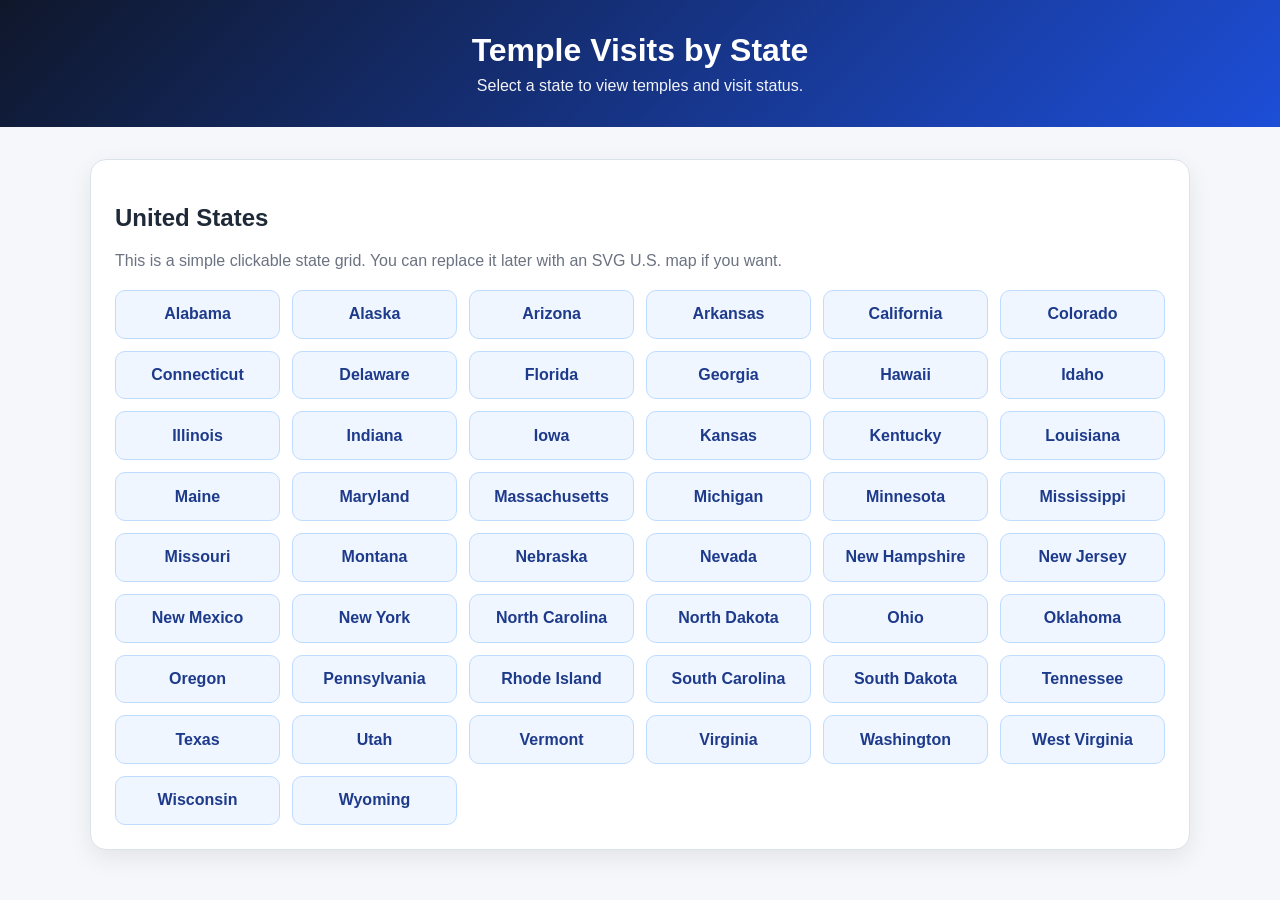
==== index.html @ f8ff017f "State Index Files" ====
<!DOCTYPE html>
<html lang="en">

<head>
    <meta charset="UTF-8" />
    <meta name="viewport" content="width=device-width, initial-scale=1.0" />
    <title>Temple Visits by State</title>
    <link rel="stylesheet" href="styles.css" />
</head>

<body>
    <header class="site-header">
        <h1>Temple Visits by State</h1>
        <p>Select a state to view temples and visit status.</p>
    </header>

    <main class="container">
        <section class="map-section">
            <h2>United States</h2>
            <p class="map-note">
                This is a simple clickable state grid. You can replace it later with an SVG U.S. map if you want.
            </p>

            <div class="states-grid" id="statesGrid"></div>
        </section>
    </main>

    <script src="main.js"></script>
</body>

</html>
---- styles.css ----
* {
    box-sizing: border-box;
}

:root {
    --bg: #f6f7fb;
    --card: #ffffff;
    --text: #1f2937;
    --muted: #6b7280;
    --border: #dbe3ea;
    --accent: #1d4ed8;
    --accent-hover: #1e40af;
    --shadow: 0 8px 24px rgba(0, 0, 0, 0.08);

    --status-gray: #9ca3af;
    --status-yellow: #fbbf24;
    --status-green: #22c55e;
}

body {
    margin: 0;
    font-family: Arial, Helvetica, sans-serif;
    color: var(--text);
    background: var(--bg);
}

a {
    color: var(--accent);
    text-decoration: none;
}

a:hover {
    text-decoration: underline;
}

.site-header {
    background: linear-gradient(135deg, #0f172a, #1d4ed8);
    color: white;
    text-align: center;
    padding: 2rem 1rem;
}

.site-header h1 {
    margin: 0 0 0.5rem;
}

.site-header p {
    margin: 0;
    opacity: 0.95;
}

.container {
    width: min(1100px, 92%);
    margin: 2rem auto;
}

.map-section,
.state-section {
    background: var(--card);
    border: 1px solid var(--border);
    border-radius: 16px;
    padding: 1.5rem;
    box-shadow: var(--shadow);
}

.map-note {
    color: var(--muted);
    margin-bottom: 1.25rem;
}

.states-grid {
    display: grid;
    grid-template-columns: repeat(auto-fit, minmax(150px, 1fr));
    gap: 12px;
}

.state-link {
    display: block;
    padding: 0.9rem 1rem;
    text-align: center;
    background: #eff6ff;
    border: 1px solid #bfdbfe;
    border-radius: 10px;
    font-weight: bold;
    color: #1e3a8a;
    transition: transform 0.15s ease, background 0.15s ease;
}

.state-link:hover {
    background: #dbeafe;
    transform: translateY(-2px);
    text-decoration: none;
}

.back-link {
    display: inline-block;
    margin-bottom: 1rem;
    font-weight: bold;
}

.temple-list {
    display: grid;
    gap: 1rem;
    margin-top: 1rem;
}

.temple-card {
    display: grid;
    grid-template-columns: 280px 1fr;
    gap: 1rem;
    background: white;
    border: 1px solid var(--border);
    border-radius: 14px;
    overflow: hidden;
    box-shadow: var(--shadow);
}

.temple-image-wrap {
    position: relative;
    min-height: 220px;
    background: #e5e7eb;
}

.temple-image-link,
.temple-image-placeholder {
    display: block;
    width: 100%;
    height: 100%;
}

.temple-image {
    width: 100%;
    height: 100%;
    object-fit: cover;
    display: block;
}

.temple-image-placeholder {
    display: flex;
    align-items: center;
    justify-content: center;
    color: #6b7280;
    font-size: 0.95rem;
    background: linear-gradient(135deg, #e5e7eb, #f3f4f6);
}

.temple-info {
    padding: 1rem 1rem 1rem 0;
    display: flex;
    flex-direction: column;
    justify-content: center;
}

.temple-title-row {
    display: flex;
    align-items: center;
    gap: 0.75rem;
    margin-bottom: 0.5rem;
}

.temple-title {
    margin: 0;
    font-size: 1.35rem;
}

.temple-meta {
    margin: 0.2rem 0;
    color: var(--muted);
    line-height: 1.5;
}

.temple-status-text {
    margin-top: 0.75rem;
    font-weight: bold;
}

.status-icon {
    width: 24px;
    height: 24px;
    flex: 0 0 24px;
}

.status-not-visited {
    color: var(--status-gray);
}

.status-grounds-only {
    color: var(--status-yellow);
}

.status-visited {
    color: var(--status-green);
}

.empty-message,
.error-message,
.loading-message {
    padding: 1rem;
    border-radius: 12px;
    background: #f9fafb;
    border: 1px solid var(--border);
    color: var(--muted);
}

@media (max-width: 768px) {
    .temple-card {
        grid-template-columns: 1fr;
    }

    .temple-info {
        padding: 0 1rem 1rem;
    }

    .temple-image-wrap {
        min-height: 200px;
    }
}
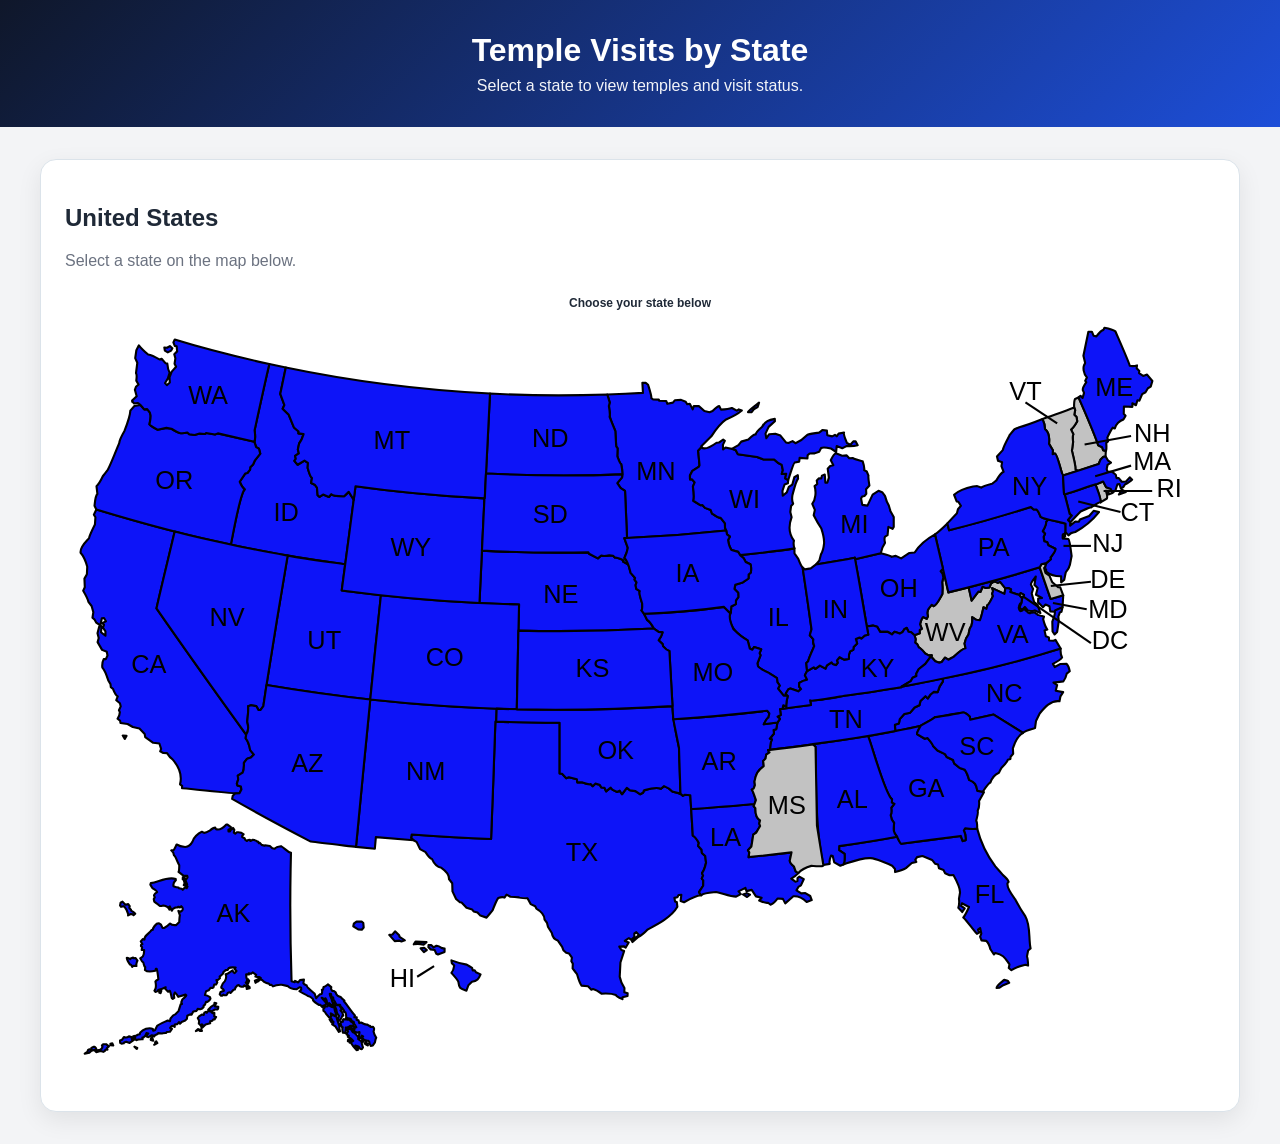
==== commit ed7f7e27: "Map workling" ====
--- a/index.html
+++ b/index.html
@@ -18,10 +18,355 @@
         <section class="map-section">
             <h2>United States</h2>
             <p class="map-note">
-                This is a simple clickable state grid. You can replace it later with an SVG U.S. map if you want.
+                Select a state on the map below.
             </p>
 
-            <div class="states-grid" id="statesGrid"></div>
+            <div class="map-wrapper">
+                <div id="cmm-usa" class="cmm-usa">
+                    <div class="cmm-usa-title"></div>
+
+                    <svg class="cmm-usa-svg" version="1.1" xmlns="http://www.w3.org/2000/svg"
+                        xmlns:xlink="http://www.w3.org/1999/xlink" x="0px" y="0px" viewBox="0 0 535 350"
+                        preserveAspectRatio="xMidYMid meet">
+                        <defs>
+                            <filter class="cmm-usa-blur-filter">
+                                <feOffset result="shadowState" in="SourceAlpha" dx="1" dy="1"></feOffset>
+                                <feGaussianBlur result="blurredState" in="shadowState" stdDeviation="3">
+                                </feGaussianBlur>
+                            </filter>
+                        </defs>
+
+                        <g class="cmm-usa-states">
+                            <title>USA Map</title>
+                            <desc>An image of the United States, with clickable states.</desc><a
+                                class="cmm-usa-state-tx">
+                                <title></title>
+                                <desc></desc>
+                                <path
+                                    d="M199.4251251,189.2160797c7.2743378,0.2913666,22.6705017,0.5180817,30.0319824,0.548233v23.984436 l1.1477966,0.1199341l1.9873505,2.1243134l1.2848663-0.4968262l3.7175598,0.942276l0.2227325,1.5418396h2.4498138 c0.832489,0.2917633,2.9932404,1.2310181,3.8717957,0.7366638l0.9593811,1.0450592l1.233429-1.1992493l2.021637,0.4968414 l0.9079285,1.353363l1.4219666,0.1199341l0.7537994,1.7131805l2.1928101-1.781723 c0.411377,1.0396729,2.0942993,1.6600189,3.0151978,2.038681l1.2164001-0.5995636l1.1134949,1.6788788l2.2785339-2.9809113 l1.3876648,1.0621643l2.723999,0.4625397l2.2784424,1.4733582l1.4048157-0.839447l0.2741699-0.9765167 c2.2579956-0.6747284,5.8496399-1.9001617,8.1204224-0.7709503l1.4561768-1.2677307 c1.1098633,0.4246368,3.0715942,1.5834045,3.8203125,2.5185547c1.1283264,0.3187256,4.4321289,0.8593292,5.0197144,2.0898895 l0.9935608-0.4968414l2.5869141,0.1884766c0.2617798,4.1310425,0.9211731,14.8753967,1.1820984,19.1361237 c1.0354309,0.4924011,2.3343811,2.5057373,2.8609619,3.4777374l-0.3939819,1.3020325l1.6788635,1.8845062l0.1542358,1.5418396 l1.5760803,1.4219208l0.394104,3.2036285c-0.2792969,1.2515259-1.0801392,3.8928833-1.9187317,4.8825378l0.513916,1.23349 l-0.6338501,1.3876648l0.7194824,0.8223572l-0.0342712,2.5526123l-2.0043945,3.0323486l1.0108032,1.5075378 c-2.0828857,0.1380615-6.2738647,2.2582397-8.0690613,3.2893372l-1.627533-0.6167297l0.3426514-2.8781738l-1.3020325,0.0856934 l-0.5653687,1.0793152l-1.421875,0.2398071l0.3425598,1.7988281l0.7880859,0.137085l0.2912292,2.3127747 c-2.8308411,4.9264221-9.2406616,8.2242126-14.0994568,10.758728c-0.9596252,1.0215759-3.1555481,2.9177856-4.4371948,3.4946594 c0.0000916,0.0001831-2.7238159,2.4500732-2.7238159,2.4500732l-0.3939819-0.7538147l3.4605408-2.5869141l-1.2677307-1.3362732 l-0.9250793,0.5482483v1.7303162l-1.4562683,1.2848816l-1.1477966-0.719574l-1.9187317,1.2677307l1.8502502,0.7367249 l-1.4734192,2.4840698l-0.7194824-0.6167297l-2.2614136,0.1027832l0.9936523,1.5932617l1.2848816,0.513916l-1.7303162,5.4307861 l-0.3426514,6.7327576c0.2453308,1.4515686,1.4425659,4.0793762,2.2442627,5.3108521l-0.0684814,2.0386963l1.5760803,0.4796753 l-0.0513306,1.23349l-2.3470459,0.6338501l-0.0343018,0.9251404c-0.7138367-0.3313904-2.7796631-1.1704407-3.117981-1.9530334 c-1.5922394-0.6454468-5.1495514-0.7624512-6.8527069-0.6510315c-0.8998413-0.6984558-2.8785553-1.9324341-3.9917297-2.1928406 l-0.7708435,0.2741089l-1.5932312-1.6104126l-3.1008453-0.3083496c-0.8218384-0.9920044-1.7719421-4.2077026-2.1243134-5.4479675 c-0.0001068,0.0000916-2.0729828-2.6724548-2.0729828-2.6724548l0.1027832-2.2956543l-0.7024536-1.0964355l0.2741699-1.6960449 l-1.4048157-2.004425l-1.3020325-0.2912292l-1.3362274-1.2334595l-0.5825195-1.6275635l-2.1071777-2.9980469 c-1.8202209-0.5857544-2.501297-1.7095947-2.7751617-3.5292664c-0.0001678,0.0001526-1.7990875-2.84375-1.7990875-2.84375 l-0.5139313-2.0215149l-1.1306458-1.4562073c0.0334473-2.6547852-1.8124084-4.0428162-3.8889313-5.2594604l-0.5310822-1.1135559 l-2.175766-0.9936218l-1.4732971-2.7582397c-0.6101227-0.052002-3.6165771,0.0467834-4.0602264-0.4283447 c0,0.000061-4.0259094-0.2911377-4.0259094-0.2911377l-1.8331146-0.976532l-0.9765167,1.3705139 c-0.796875-0.3670349-2.1825562-0.0852356-2.9637604,0.1884766c-0.8404083,1.0798645-2.1936646,4.5889587-2.689621,5.8934021 c-0.0000763-0.0000916-2.8439941,3.4091187-2.8439941,3.4091187l-2.9466095-0.9593811l-1.3534851-1.4562073l-1.8159485-0.513916 l-0.7023621-0.9079895l-2.6725464-0.8223267l-2.3470459-2.5012207l-0.7880859-0.1027832l-1.7988129-1.5761414l-1.7131805-3.5976868 l-0.1199341-3.8374939l-1.5589447-2.004425c0.2449188-2.2520752-1.9241486-4.1636963-3.5636139-5.3278503 c-1.9550476-0.3887939-3.6685181-2.3450012-4.4198303-4.1117096c-1.1704712-0.2596588-2.4863892-2.3832245-3.0835876-3.2894897 c-0.0001068,0.0001678-2.6041565-1.4388885-2.6041565-1.4388885l-1.6445923-3.4092102 c-0.7982635-0.2843933-2.0862732-1.1605377-2.5868988-1.8502502l0.2911987-1.6446381 c11.1124268,0.8361511,26.4696655,1.7632599,37.5699005,2.1243286c0.4809875-14.7243958,1.6562042-40.602478,2.038681-55.5753632 L199.4251251,189.2160797z" />
+                                <text text-anchor="middle" x="240" y="255">TX</text>
+                            </a><a class="cmm-usa-state-wv">
+                                <title></title>
+                                <desc></desc>
+                                <path
+                                    d="M410.9507446,116.8687897l2.5526123,11.1527252l9.5938416-2.3812866l1.4047241,6.2702179l3.2207642-4.265831 l0.9936829,0.1713257l0.9765015-2.4669724l1.5247498,0.5824661l1.7645264-0.2398148l0.651001-1.7988663l1.5247498-1.1135483 l1.7988281,0.7195587l1.0621643-0.4796906l2.4498291,3.1350861l-0.4283142,2.5697632l-5.7905273-2.7239456l0.4112549,1.3362732 l-0.4454346,1.3705215l0.4111328,1.0450592c-0.4245605,0.7720184-1.8039551,4.0546722-2.7068481,4.368576l-0.3768311,1.6789246 l-1.4219666-0.7366486c-0.2796631,1.2223969-1.0737915,5.0355377-1.6960449,6.0817413l-1.6789856-0.1541748l-1.9872131-1.23349 c0.1664429,1.0994263-0.074707,3.2091217-0.4113464,4.2657928c-0.8144531,0.6549683-1.1568909,2.9315491-1.2845459,3.8890839 c-0.800293,0.9168701-1.6504822,3.1199493-1.9015503,4.3000031c-0.0001831-0.0001221,0.4623108,2.2441406,0.4623108,2.2441406 c-1.525238,0.1923828-4.5770264,3.0894775-5.6705933,4.0775757c-0.0000305-0.0002136-2.4670105,1.3531952-2.4670105,1.3531952 l-1.5760803-0.9593658l-1.5760803,2.038681l-1.1136169,0.3083649l-1.9015808-0.6681213l-1.8331299-2.0044403l0.1199341-0.805191 l-1.490448,0.0513916l-1.5932312-0.9079742c-0.4972839-0.5393677-2.1864319-2.815033-2.9980469-2.8610229l-0.7709656-1.5589447 l-0.9765015-0.6681671l0.257019-1.6789246l-0.5653992-1.8844452l2.4841309-0.8737335l-0.0171509-1.6103973l0.9936829-0.5310669 l-0.8395386-2.1928711c0.2158813-0.7437134,0.7361755-2.943512,1.421936-3.4091949l1.7646179,0.8908234l0.5310974-1.2334747 c-0.7956238-2.5704803,0.2850647-3.6153717,1.8501587-5.4478912l0.8395386,0.6510162 c1.4788513-0.3079834,3.4768982-4.5903931,4.1629333-5.7221832c0.1638489-1.3926926,0.0873718-4.2365189-0.0686646-5.6361771 c0.0001221,0.0000153,0.5141602-2.2271423,0.5141602-2.2271423l-0.3769531-1.8844528l-0.9079285-1.0450592L410.9507446,116.8687897z " />
+                                <text text-anchor="middle" x="412" y="151">WV</text>
+                            </a><a class="cmm-usa-state-fl">
+                                <title></title>
+                                <desc></desc>
+                                <path
+                                    d="M389.2105713,243.7292938c0.2724609,0.4490662,1.392395,3.1981812,2.0043945,3.272171 c6.3641968-0.8191223,21.999176-2.8395996,28.1645813-3.6833191l0.90802,2.4498291l1.3876648-0.4454498 c0.1026917-1.2250977-0.2769165-3.4675293-0.8565674-4.5570374l0.6338501-1.0450134 c1.3600159,0.2159119,4.3554077,0.5038757,5.6877441,0.1370239c1.5484619,6.0483856,4.8167725,12.9046173,8.6004028,17.8682404 c-0.0003357,0.0001526,3.6316833,4.1460571,3.6316833,4.1460571c0.7629089,0.6381531,2.3074951,2.1976013,2.655426,3.1522217 l-0.5653992,0.7538147c-0.294281,2.5586243,2.3227844,5.7290039,3.7349854,7.6236267 c1.0573425,2.0837402,3.4570923,6.1071167,4.7795715,8.0347595c2.4986572,4.1846008,1.434021,10.5763245,2.4497986,15.1787415 l-1.1650391,0.9593811l-0.5652771,2.8781128c0.4361267,0.7686768,0.5062866,3.3716125,0.5482178,4.2486877l-1.2848816-0.4111328 c-1.7528381,0.4034424-5.1320801,1.6119995-6.6299744,2.6040039l-1.2335205-1.0279236l0.3255005-1.747406 c-2.2280884-3.1068115-2.6786194-4.5118713-6.7327576-5.3622437l-0.6338806,0.7023926l-1.7131653-2.6040039 c-0.2552185-1.1321716-1.0012512-3.0822144-1.9187317-3.8546448l-2.2442627-0.2398682l-0.6510315-1.7987976l0.5653992-1.4390564 l-0.5653992-2.5869141l-0.9936523,0.7194824l0.5653687,1.4733582l-1.0621643,0.5653381 c-2.1028137-2.1454163-4.3197021-5.7150574-6.4586792-7.7949219c0.8527222-0.9143982,2.1795044-3.7786255,2.6896973-4.93396 l-3.3750305-1.747406l-0.3596802,1.2505798l1.6960144,1.1650085l-1.1477966,1.7131653l-1.8674011-1.9701843 c0.300415-1.0645447,0.4826965-3.1587524,0.2910156-4.2486572c0.0001831,0,0.4970703-2.8952637,0.4970703-2.8952637 c0.1718445-2.441925-1.9803467-6.3374939-3.117981-8.3945312l-1.8330994,0.119873l-2.0900269-0.9936218l-0.7709656-1.490448 l-2.141449-0.8051758l-0.4454346-1.815979l-1.4219666-0.394043l-1.4048157-1.7817078l-4.5227051-1.8844604l-2.5869141,0.5653229 l-0.8565979,1.2677307l0.5139465,0.976532l-2.1243286,0.5653839l-2.7924805,2.398407 c-1.0331726,0.6904602-3.9465027,1.5424805-5.1566772,1.8673706l-0.0171509-1.4562073l-1.353363-1.5246887 c-2.4375916-1.3340149-7.4801941-3.3179321-10.2449646-3.6144409c-3.809906-0.2975769-9.2972412,1.8233795-12.8657227,2.9976501 c0.8385925-0.9633789,0.651001-3.8378601,0.5995789-5.0024261l-2.6040649-1.7645721l0.0514526-1.9016418 C368.568512,247.208786,382.5970764,245.0120087,389.2105713,243.7292938z M436.3056946,315.3056946 c0.0365295-1.1504822,2.8528748-3.1696777,3.6147766-3.8374939l1.6618347,0.3768921l0.7195129,0.9936218l-2.8096313,1.1307068 l-1.7473755,1.1649475L436.3056946,315.3056946z" />
+                                <text text-anchor="middle" x="433" y="275">FL</text>
+                            </a><a class="cmm-usa-state-il">
+                                <title></title>
+                                <desc></desc>
+                                <path
+                                    d="M314.8587952,110.3929367c5.893158-0.6434097,20.0837708-2.2598877,25.7662048-3.2207184l0.0171509,2.3984299 l1.7987976,2.5697632c0.3677368,0.9730301,1.3097839,3.4132233,2.072998,4.1115799 c-0.0001221,0.0000229,2.1927795,14.990303,2.1927795,14.990303l2.0043945,14.2536163c0,0-0.8222961,2.7924805-0.8222961,2.7924805 l1.6960449,2.0043793c-0.3701782,0.8275146,0.0891418,2.4008942,0.3939819,3.1865387 c-0.4366455,1.0524445-2.7778625,6.0958405-2.843811,7.1439056l-0.8908997,0.8737335l0.3598022,3.7689972l-1.0450134,1.9358521 l1.0621643,2.1586151c-1.0272827,0.1572571-2.8514709,0.9279938-3.7005005,1.5247498l-0.1199341,1.6788788l0.9765015,1.2163239 l-1.3362122,1.0793152l-3.7347107-1.3362732l-0.9423218,0.3255005l-1.233429,2.072937l0.5653687,0.8908844l-1.5932312,0.0685425 l-2.6383667-3.3407135l0.7881165-1.4390564l-1.1307678-1.6275482l-0.1712646-1.8502045l-3.563446-2.3127899 c-1.1260681-0.568634-4.7374878-2.2035217-5.4135742-3.3064117l-0.2741699-1.370575l1.4562683-3.8374939l-0.4454651-1.0107574 l0.7709656-1.7988129l-3.3921509-1.0793152l-0.8051453,1.2505951l-1.1820984-0.5139313l-1.0450134-3.9402924 c-4.4965515-2.7424469-8.3095398-5.6849823-8.6342163-11.3756256c0.5573425-1.04776,0.8832703-3.4820709,0.9249268-4.6596985 l2.1586304-1.1135559l0.0341797-1.7303162l1.1136169-1.5418549l-0.0684814-2.1243134l-1.7646179-1.7474747l0.3939819-2.038681 l3.563446-1.0450134l2.7068176-1.8844986l0.0513611-1.8502045l1.0621643-0.9765244 c0.1010132-0.9328766,0.2324219-3.0505371-0.2227478-3.9060364l-2.2270813-1.0964508l-1.0107117-1.8673553L314.8587952,110.3929367z " />
+                                <text text-anchor="middle" x="333" y="144">IL</text>
+                            </a><a class="cmm-usa-state-mn">
+                                <title></title>
+                                <desc></desc>
+                                <path
+                                    d="M252.0367279,34.3280296c3.9474945-0.1361427,12.8573456-0.5757866,16.8748322-0.7880478l-0.2913208-4.779768 l1.5932312,0.0685406l1.1136169,0.8737354c0.2578125,0.9589787,1.7673035,5.3837986,1.5419006,6.3216152l0.8565674,0.6852608 l2.6896057,0.0513916l0.2056885,0.5482292l3.2892456,0.0684891l0.5310974,1.3705711l2.6382446-0.5824738l0.8908691-1.0964546 l2.9809265-0.205574l2.1929016,0.8565865l0.7023621,1.1992416l1.2163696-0.2398682l1.3876953,2.6896973l0.513916-1.5761452 l2.3983765,0.0342979l2.6383667,2.3127441l2.4155273,0.5653763l1.4391174-0.5824738 c0.6066589-0.5853386,2.2269897-2.3078804,3.1521606-2.3127937l0.8395691,1.6789284 c1.2522583-0.0718803,3.9893799-0.3609276,5.1565552-0.7880974l2.3470459,1.2677841l0.9251709-0.5825272l1.4219666,0.5311317 c-1.5752563,1.3802719-5.4784851,3.4167519-7.4182129,4.2312965c-2.5171204,1.7233734-5.3517456,5.4793739-7.0067749,8.0007668 c0-0.0000267-4.7625732,4.7112007-4.7625732,4.7112007l0.7709351,0.9422226l-0.6853027-0.4625359l-1.55896,1.5932388 l0.6509094,6.9212341l-0.4111328,0.7709503l-2.9637451,1.8159637l-1.1649475,2.2784958l0.0343018,1.7817154h0.9593506 l1.233429,1.4562073l-0.8222656,2.0043869c0.2882385,1.8144455,0.7434387,4.8676376,0.1884155,6.6642685l3.4948425,2.1585693 l0.7709351-0.1198883l1.2505798,1.3362732l2.7068481,1.0450134l0.6338806,1.627533 c0.7943726,0.5217667,3.0636597,2.2557068,4.0945129,2.0557785l2.0558167,2.6211548 c-0.0969849,0.991127,0.0006714,2.5012436,0.582428,3.3578568c-14.972229,1.6347122-31.9122314,2.9171066-46.9580688,3.563385 l-0.9593506-22.3226547l-2.0386963-1.2848816l-1.627533-2.3470383l2.2614136-2.7582397 c0.2792358-1.8149796-0.0176697-4.5484695-0.4283142-6.3387146c-0.6681824-0.1758881-1.5633545-3.1129761-1.8159485-3.649128 c0,0.000061,0.137085-3.7689438,0.137085-3.7689438l-0.6681519-0.890831l-0.4111633-7.2295952 c-0.4008331-1.2632446-3.3636017-7.1544647-2.5524597-8.4630394c-0.218399-1.1677094-0.722641-3.9631882-0.0858917-5.071022 L252.0367279,34.3280296z" />
+                                <text text-anchor="middle" x="275" y="75">MN</text>
+                            </a><a class="cmm-usa-state-md">
+                                <title></title>
+                                <desc></desc>
+                                <path
+                                    d="M440.4687195,126.1541595l-2.4498291-3.1350861l-1.0621643,0.4796906l-1.7988281-0.7195587 l-1.5247498,1.1135483l-0.651001,1.7988663l-1.7645264,0.2398148l-1.5247498-0.5824661l-0.9765015,2.4669724l-0.9936829-0.1713257 l-3.2207642,4.265831l-1.4047241-6.2702179c10.0081787-2.6111603,23.7706299-6.3810959,33.6466675-9.4738464l5.1738281,14.9388733 l5.961792-1.7303162l-0.3255005,5.6534424l-3.4263611,1.4904633l-0.2740479,0.6510162l-2.1071777-0.1541901l-0.4112549-2.4669647 l-1.8330078-0.7880554l-1.2163696,1.2848816l-2.3128662-2.329895l0.0343018-1.7817078l1.8331299-0.2912598l-2.8781433-1.524704 l0.8222961-3.2036209l-1.5417786-1.4562073l0.6338501-3.9745789c-0.4969482,0.6902313-2.4086914,2.8957825-2.2956848,3.8203964 l1.0450134,2.0900726l-0.6680603,2.1414642l1.1306458,4.0088196l1.6446838,1.3705292l1.3362122,3.8717804l-2.6382446-1.23349 c-0.8348083,0.1929474-2.5270386,0.3630371-3.3235779-0.0342865l-1.3876648-1.6103363l-1.490448,1.5418396l-1.0108032-1.3020325 l0.8565674-2.2270966c0.0515442-1.0267639,0.5477905-2.885376,1.1992493-3.70047l-1.5419006-0.8908844l-0.5310669,0.9422913 l-4.4199219-1.4904633l0.3940125-1.1306992l-1.2848816-0.7024078L440.4687195,126.1541595z" />
+                                <text text-anchor="middle" x="489" y="140" class="cmm-usa-outer-label">MD</text>
+                            </a><a class="cmm-usa-state-ri">
+                                <title></title>
+                                <desc></desc>
+                                <path
+                                    d="M483.2295532,77.0031967l3.5291443-1.439064l1.4391174,2.6554031l2.1756592,0.7880936l0.7880859,1.9016037 l-1.9015808,0.7366486l0.0856323-1.7474213l-1.3363342-0.0171432c0.3284912,0.8681488,0.8935547,2.7630844,0.5653992,3.6833649 l-3.0494995,1.8159561C486.230835,84.4808884,483.4637451,77.9589005,483.2295532,77.0031967z" />
+                                <text text-anchor="middle" x="518" y="83" class="cmm-usa-outer-label">RI</text>
+                            </a><a class="cmm-usa-state-id">
+                                <title></title>
+                                <desc></desc>
+                                <path
+                                    d="M84.9337845,56.7363701c0.4803848-1.2456055,0.289032-4.1598473,0.1025696-5.465065 c1.5172577-6.9910011,5.3554916-24.6079502,6.9727936-31.3510761l7.7949753,1.6446857l-2.6211548,12.4889984l1.9529953,5.2766075 l-0.8222961,1.7474174l2.8952713,2.8610229l2.4326782,5.9789581l2.2271042,1.9530449l-0.1027832,0.8565865l2.4669724,0.3426056 c-0.3437576,1.2111397-1.3627396,3.4408836-2.1073303,4.4541893c0.0001602,0.0000725-0.6166077,2.8610954-0.6166077,2.8610954 l0.4796829,1.8673515l-1.781662,1.1649475l0.3254547,1.3705215l-0.685257,0.942276l1.5589905,1.8673477l3.2379227-1.9358902 l1.6446381,0.9936142l-0.137085,2.4498825c0.310257,0.9822998,1.0551758,4.1698303,2.038681,4.7283249l-0.4111481,2.3813324 l1.7131729,0.8223419l1.0621643,1.3533707l0.3083572,3.5805283l0.9251251,0.8394928l1.6617813-1.1136093l2.7753372,1.1650009 l1.0964584-1.3534241c1.0156097,1.0202637,4.8102875,0.9275055,6.1160431,0.9765244l2.1585617-2.0558319l2.3641815,3.7518539 c-0.8116913,6.1981354-3.2195435,24.6355057-4.0430603,30.5287704c-17.4053345-2.3119812-37.0278549-5.5837708-54.15345-9.3882065 c0.8291016-3.2134552,4.2313461-23.9494934,6.5785751-26.0745087c-0.8848953-0.6303253-1.9501266-2.6171341-2.3641891-3.5976791 l2.6040649-3.8888855l1.0450058-0.2741165l1.2677841-1.6274796l0.08564-1.1136093l1.3362732-1.284874l0.890831-1.987236 l2.5183716-3.1351395l-0.6509628-2.3812866l-1.3191833-0.7537994L84.9337845,56.7363701z" />
+                                <text text-anchor="middle" x="100" y="94">ID</text>
+                            </a><a class="cmm-usa-state-nh">
+                                <title></title>
+                                <desc></desc>
+                                <path
+                                    d="M473.0533142,40.4440727c-0.0466614-0.9710999-0.0253296-3.1239281,0.4111328-4.0088234l1.6618347-0.7195549 c2.4964294,5.6799774,7.3022461,16.7546692,9.336731,22.682457l1.8502502,0.9079819l0.4454346,1.3533707l1.2848816,0.3940468 l-0.137085,2.5869102l-0.9935608,0.205574l-1.4391174,1.4048119l-0.8222961,1.9872894l-9.9535217,3.2550201l-1.0279846-0.7024078 c0.2187195-1.4764404-1.3308411-7.3103867-1.6789551-8.8228149c0.0000916-0.0000191,0.5654602-4.1801682,0.5654602-4.1801682 c-0.1265259-0.8656883-0.3150024-2.876812,0.1198425-3.6833153l-1.096344-2.1414642 c0.9343872-0.7281761,2.3516541-2.9420738,2.9294434-3.9745789l-0.3255005-1.9701385l-1.0621643-1.0964546l0.4111633-2.2442551 L473.0533142,40.4440727z" />
+                                <text text-anchor="middle" x="510" y="57" class="cmm-usa-outer-label">NH</text>
+                            </a><a class="cmm-usa-state-nc">
+                                <title></title>
+                                <desc></desc>
+                                <path
+                                    d="M410.7623291,168.760788c18.0994568-3.1034393,38.3350525-8.7991943,55.883728-14.1507874 c-0.087616,1.1140594,0.1584167,3.2164307,0.6852112,4.2144012c-0.6789856,1.045166-3.264801,2.4725037-4.3514404,3.0322876 l0.8908997,1.5076141l2.7067261-1.4733124l2.861084-0.102829c0.7530212,0.7062836,1.3588867,2.5920715,1.5246582,3.5805664 l-1.421875,1.1135559c-0.2150269,1.0078888-0.9403687,2.874649-1.6103821,3.6661682l-4.6598816,0.5996246l1.7303162,1.1306915 l-0.6852112,2.7068024l3.5291443,0.6339111l-1.2848816,2.0043793l-0.4454346,2.3299561 c-4.0292969-0.6085205-7.1206665,3.0128174-9.3881531,5.8078461c-0.0001221-0.0002136-1.7474976,3.5460663-1.7474976,3.5460663 l-0.4454346,3.3578033c-1.2079163,0.35495-4.9168091,1.2500916-5.7220459,2.2956543l-13.8595276-8.7200623l-11.1356201,2.4841309 l-0.137085-1.4390564c-0.668335-0.6227264-2.113739-2.0880432-3.1352234-1.9870758 c-1.6044922,0.2590332-12.0357666,2.1451111-13.3969421,2.1754913c-0.456543,0.6476288-5.9411926,3.5909729-6.7156372,4.0602112 c-2.8644104,0.7640991-9.1052551,2.0108948-12.0606995,2.5355225l-0.1884155-2.9466553l1.9187622-0.6852722l0.3768311-2.0215302 l2.1586304-2.4155731l2.7924805-0.6338654l2.0729675-2.4327393l2.3127441-1.062149l0.4625854-2.0044403l2.3812256-2.2956543 l1.0964661,1.0621643c0.475647-1.0715332,1.8278198-2.5013123,2.8267822-3.1008453l1.8501587,0.1027985 c0.2496948-1.4366608,1.5479736-3.9013672,2.4499207-5.0367432L410.7623291,168.760788z" />
+                                <text text-anchor="middle" x="440" y="180">NC</text>
+                            </a><a class="cmm-usa-state-vt">
+                                <title></title>
+                                <desc></desc>
+                                <path
+                                    d="M458.0630493,45.9262505c4.3259888-1.6441612,10.7016907-3.6460266,14.9902649-5.4821777l0.4796448,1.2334862 l-0.4111633,2.2442551l1.0621643,1.0964546l0.3255005,1.9701385c-0.5827332,1.0395508-1.9906006,3.2402954-2.9294434,3.9745789 l1.096344,2.1414642c-0.4345703,0.8057289-0.2467957,2.8134918-0.1196594,3.6833649 c-0.0001831-0.0000496-0.5655518,4.1800995-0.5655518,4.1800995c0.3539124,1.5357704,1.891571,7.3118935,1.6788635,8.822834 l1.0279846,0.7024078l-6.9212952,2.1928635c-0.989563-1.5581894-2.2986145-9.1541367-3.8031921-10.3818321l-1.0964661,0.2569656 l0.1027832-1.8331108l-1.8159485-3.032299c0.2533569-2.395771,0.1903992-5.3172836-1.8844604-6.9554787 C459.2523499,49.4607925,458.6156311,47.0785904,458.0630493,45.9262505z" />
+                                <text text-anchor="middle" x="450" y="37" class="cmm-usa-outer-label">VT</text>
+                            </a><a class="cmm-usa-state-ct">
+                                <title></title>
+                                <desc></desc>
+                                <path
+                                    d="M468.5819397,81.6630325c2.6190186-0.7642059,11.8385925-3.9057159,14.5791321-4.8311615 c0.2874756,1.1214981,3.0401611,7.4490738,2.3641052,8.5487671c-0.6365051-0.3343353-3.7961121,2.0728073-4.3171387,2.3470459 c-0.3064575-0.3522949-4.6021118,1.7733002-4.9682312,1.884491c-0.0000305,0.0000076-5.053894,5.2765579-5.053894,5.2765579 l-1.0621643-1.1820908l1.7303162-2.0729294l-0.9250793-0.7709427L468.5819397,81.6630325z" />
+                                <text text-anchor="middle" x="503" y="94" class="cmm-usa-outer-label">CT</text>
+                            </a><a class="cmm-usa-state-de">
+                                <title></title>
+                                <desc></desc>
+                                <path
+                                    d="M456.743866,116.1663818l0.7709351-1.5076065l2.329895-0.4968338l-0.4454346,1.7131729l-0.582428,0.5824738 l0.6338806,2.2956467l1.8844299,1.3534241l1.2678528,2.9638062l2.7410278,2.4326782l1.1136169,0.1027908l1.4218445,3.7690048 l-5.961792,1.7303162L456.743866,116.1663818z" />
+                                <text text-anchor="middle" x="489" y="126" class="cmm-usa-outer-label">DE</text>
+                            </a><a class="cmm-usa-state-nm">
+                                <title></title>
+                                <desc></desc>
+                                <path
+                                    d="M199.6307983,183.0315552l-0.2056732,6.1845245l-0.3939972-0.0171356 c-0.3863068,15.0779419-1.5542297,40.7565613-2.038681,55.5753632c-11.0872803-0.3603058-26.4729462-1.2891083-37.5699005-2.1243286 l-0.2911987,1.6446381l1.0792999,1.0964508l-17.7656555-1.5247498l-0.4796906,5.5335693l-8.9256134-0.8737335 c1.6108704-17.2665405,5.0233002-52.4378815,6.7499084-69.7775421 C158.6772461,180.7346497,180.6569672,182.5529938,199.6307983,183.0315552z" />
+                                <text text-anchor="middle" x="166" y="217">NM</text>
+                            </a><a class="cmm-usa-state-ca">
+                                <title></title>
+                                <desc></desc>
+                                <path
+                                    d="M10.1023111,88.7726898C21.5784893,92.2194519,35.5510521,96.2388,47.1925163,99.2230606 c-2.2801781,9.8792419-6.4360695,26.553894-8.6172638,36.4049454c12.2596474,17.673111,29.8033791,42.2612762,42.4524498,59.7726593 l-0.2226715,1.7131805c1.0188675,1.1692963,1.8738708,4.0495148,2.1240616,5.5507812 c0.0002594-0.0001221,1.7648239,2.158493,1.7648239,2.158493l-1.4219131,1.3876801l-1.7645645,0.5310669l-1.5419006,2.038681 c0.0557709,1.1406555-0.028923,3.5564728-0.5995636,4.5741577l-2.2785568,1.4219513l0.1884766,1.7645721l-0.6510086,2.0557709 l0.2741089,0.8052063l1.6446304,0.5482178l0.2569656,1.4048157l-0.9422226,1.7303314 c-1.0399323,0.6030884-25.6812553-2.3201752-27.1880608-2.3128052l0.0513954-1.1478424l-0.9936714-0.7537994 c1.1829491-4.6027222-0.535244-8.3625641-3.5294685-11.7865448c-0.843605-0.5400696-2.1081963-2.120224-2.6379662-2.9638672 l-1.7645683-0.0513916l-1.4562073-0.805191l0.4282913-1.1649475l-0.8222885-2.5526581l-2.929512-0.3255157l-3.7690048-2.723938 l-0.2569656-1.4219055L30.506218,192.45401l-3.1350842-0.7024078l-2.4841232-1.4219666l-3.3406582-0.4967804l-0.1884766-1.0107727 l-1.1820946-1.0450592c0.5851746-0.6535492,1.0003815-2.2294769,1.0621605-3.0836945l-0.4282932-0.9079742l0.839489-1.7988586 l-0.3768997-1.5076141l-1.7303219-1.4219055l0.7024078-1.8159637c-0.9991245-0.5247345-1.8899593-2.5923309-2.2614021-3.5805206 l-1.027916-0.7537994l-0.1541786-1.4562073l-0.9593735-1.5761414c-0.4895487-1.4986267-1.7673759-5.2248077-2.9124165-6.3387146 c-0.099206-1.0461578,0.1521235-2.988266,0.6510143-3.9231873l1.010767-0.0171509l0.7880974-1.6788788l-0.3255072-1.747467 l-2.2442541-0.9250793l-2.1072226-3.6833038l0.5310802-1.9701996l-0.5824728-2.2613525l0.8223419-3.1351318l1.0964041-0.0856323 l-0.2398176,2.7753296l2.0900745,1.6617737v-2.0729218l-1.2163906-1.8331146l0.5310793-1.2677765l-0.8394384-0.8051453 l1.7474184-0.9080353l-0.90798-1.5418396l-1.0278625,0.1713257l-0.7195559,3.3749542l-1.935895-1.3362732 c-0.3129473-0.7797546-0.9724655-1.9276428-1.7816629-2.295639l0.4111452-2.6383057l-0.8223429-2.9295197l-1.5076013-1.9358978 c-0.1795859-1.3137665-1.7959404-4.1838074-2.4669745-5.3279419l0.7538006-1.5932846l-0.1712756-4.1116104l1.1649456-2.0557785 l0.1713281-3.5976715c-0.4968605-1.7669373-1.9151223-5.2051926-3.1522861-6.5785828 c-0.3467846-2.666832,2.3521872-5.0619125,3.9748187-6.8356018c0.2674379-1.4550552,2.132071-5.1762543,2.8095145-6.5272141 c-0.0001268,0.0000305,0.2396898-3.4605637,0.2396898-3.4605637l-0.7366514-1.1992416L10.1023111,88.7726898z M22.5913639,195.7946625l1.798811,0.1541901l-0.8222904,1.4391022L22.5913639,195.7946625z" />
+                                <text text-anchor="middle" x="35" y="166">CA</text>
+                            </a><a class="cmm-usa-state-nj">
+                                <title></title>
+                                <desc></desc>
+                                <path
+                                    d="M460.7012939,93.4325256l8.2918091,2.038681v4.1116104 c-0.02771-0.0002747-0.1159973,0.0059586-0.137085-0.0170975l-0.2055664,0.5824738l-0.9422302,0.5824738l-0.0171509,1.7131729 l2.6382446,0.3255081c0.7578735,0.6492004,1.3382568,7.072403,1.5247192,8.051918 c0.0000305-0.0000305-0.8051147,4.1116257-0.8051147,4.1116257c-0.1886597,1.0400772-1.3251038,2.8249893-1.9875183,3.6318665 c0.0001831,0.0000534-0.7364807,3.5634308-0.7364807,3.5634308l-1.4389954,1.1306992v-2.8609695 c-2.4431152,0.068161-5.2056274-0.6250916-7.1268616-2.1928558l0.1199341-0.0856934l0,0l0,0 c-0.0212708-0.014946-0.0301819-0.0535965-0.0514526-0.0685425c0.0041809-0.0191498-0.0057678-0.0529251-0.0170288-0.0684891l0,0 c0.012146-0.0865555-0.0306091-0.1733322-0.0343018-0.2569656l-0.0171509-0.0171509v-0.0171432h-0.0343018v-0.1713333 l0.0171509-0.0170898l0,0c0.002655-0.0120316,0.020752-0.0744476,0.0171509-0.0856934l0.0171509-0.0170975 c0-0.0221329,0-0.0814667,0-0.1027832l0,0c0-0.0080414,0-0.0262604,0-0.0343018h0.0171509 c-0.023468-0.0351715-0.0279846-0.1018524-0.0514526-0.1370239h-0.0171509v-0.0171509 c-0.0663452,0.0100403-0.1464844-0.0381317-0.2055664-0.0513916l-0.0170593-0.0171509 c-0.0135498-0.0055695-0.043396-0.0214844-0.0514221-0.0342484c-0.0376892,0.0132599-0.1226196-0.0347443-0.1542358-0.0513916l0,0 c0.0157776-0.2359619,0.0485229-0.8425217,0.1199341-1.0621567l-0.0171509-0.0171509l0.4454346-1.7131729l2.1929321-1.8502045 l-0.188446-0.7195587c0.5456848-0.7987213,2.5858154-3.1499786,2.3127441-4.2315369l-3.3235474-1.6446381l-0.4967957-1.4219589 l-1.4391174-0.4967804l-0.3255005-2.0558319l0.7024536-1.4733047l-1.0964355-1.1992416 c0.4699707-0.9053574,1.8625183-3.3321991,1.5760803-4.4028702L460.7012939,93.4325256z" />
+                                <text text-anchor="middle" x="489" y="109" class="cmm-usa-outer-label">NJ</text>
+                            </a><a class="cmm-usa-state-wi">
+                                <title></title>
+                                <desc></desc>
+                                <path
+                                    d="M297.2817078,59.8029137c2.1964417,0.4064674,4.7882996-1.4125328,6.4585876-2.6382484l1.0964661-0.0856895 l2.0386963-1.4390602l0.7880859,0.6510162l-0.9080505,1.8844986l0.0856628,2.141468l1.1820984-0.9079781 c1.1471863,0.2274284,3.6947021,0.807476,4.7626648,1.2334862l1.0621643,1.935894l9.0626526,1.3019791l2.8439026,1.14785 l5.2423096,0.1027832c0.7743835,0.7940445,2.5068665,2.1160355,3.5804749,2.4326782l0.5653992,2.5869064l-0.5310974,1.7988663 l2.0900269-0.0342941l-0.445343,2.1243668l1.4047241,0.8222961l-0.1369934,1.5075989l-1.5761719,0.5653229l-0.9935913,3.0494461 l0.1369934,2.2614059l1.9017029-1.5760956l0.976532-2.6211548l1.6445618-1.0964508l0.9422302-3.4605942l1.6618347-0.9593735 l0.1199341,1.6617813c-0.9877319,0.9835892-2.2588196,6.3493958-2.6553345,7.6921997 c-0.1722717,1.0731125-0.1871948,3.1342392,0.3254395,4.1286926l-0.976532,1.0963974l-0.3769531,2.8952713l0.6338806,2.4155807 c-1.3749695,3.6887894-1.3822632,7.8703003,1.0964661,11.101387c-0.2241821,0.9471588-0.0853271,2.7350082,0.2398682,3.6490707 c-5.6285706,0.9540863-19.9317627,2.5845337-25.7662048,3.2207184l-0.8907776-1.5589371l-3.1180115-0.8565903 c-0.7965088-1.0454865-1.4930725-3.4889603-1.6446838-4.7797699l0.8908997-1.5932388l-1.4219666-1.027916 c-0.0935669-0.8531799-0.5011902-2.4993896-0.9423523-3.2378769c0.0001221-0.0000458,0.0172729-1.9873352,0.0172729-1.9873352 l-2.0558167-2.6211548c-1.0210266,0.2051315-3.3118896-1.540535-4.0945129-2.0557785l-0.6338806-1.627533l-2.7068481-1.0450134 l-1.2505798-1.3362732l-0.7709351,0.1198883l-3.4948425-2.1585693c0.5550232-1.7966385,0.0997925-4.8498383-0.1884155-6.6642685 l0.8222656-2.0043869l-1.233429-1.4562073h-0.9593506l-0.0343018-1.7817154l1.1649475-2.2784958l2.9637451-1.8159637 l0.4111328-0.7709503l-0.6509094-6.9212341l1.55896-1.5932388L297.2817078,59.8029137z" />
+                                <text text-anchor="middle" x="317" y="88">WI</text>
+                            </a><a class="cmm-usa-state-or">
+                                <title></title>
+                                <desc></desc>
+                                <path
+                                    d="M30.9859047,39.3133698l1.7645683,2.038681l1.4733543-0.0856361 c2.4003754,2.2414551,1.4945984,4.4356422,1.027916,7.2124481c0.2370224,0.649147,3.3047562,2.1974831,3.8717384,2.5526123 l4.1629982-0.8908348l2.3641891,0.4111481c3.0780678,1.7968826,3.7869034,2.6209755,7.5208588,1.7817154l0.9251289,0.8394356 l2.5354614,0.3255081l2.3470421-0.6681099l2.5526657,0.2227211l0.5310783-0.4797401l4.2315445,0.6853142l1.353363-0.5310822 l17.2859726,4.0088196l0.8222885,2.4669762l1.3191833,0.7537994l0.6509628,2.3812866l-2.5183716,3.1351395l-0.890831,1.987236 l-1.3362732,1.284874l-0.08564,1.1136093l-1.2677841,1.6274796l-1.0450058,0.2741165l-2.6040649,3.8888855 c0.417511,0.9862823,1.4763412,2.9626236,2.3641891,3.5976791c-2.3159561,2.029068-5.7794952,22.9739761-6.5785751,26.0745087 c-20.8817101-4.2281265-43.3171005-10.3892365-63.6615524-16.5492706l-0.8565874-1.781662 c0.1372566-1.2591705,0.3405313-4.6910477,1.3534222-5.6192093l-0.4282932-3.6319733 c0.9872398-0.8830032,2.4308548-3.5110245,2.9979153-4.711319c0.0001383,0.0000916,2.3129339-3.0322037,2.3129339-3.0322037 c1.1469297-1.7989807,4.6044436-10.6518593,5.4820719-12.7802544c0.122942-1.4263229,1.7359161-4.3923836,2.4501343-5.6192322 c0.8300591-2.1287231,2.7158546-7.3670425,2.7922268-9.6451645l1.9187984-2.1757126L30.9859047,39.3133698z" />
+                                <text text-anchor="middle" x="47" y="79">OR</text>
+                            </a><a class="cmm-usa-state-ne">
+                                <title></title>
+                                <desc></desc>
+                                <path
+                                    d="M192.6753235,108.2514725c15.690506,0.8343201,34.6929932,1.0957184,50.4186859,0.8223419l0.291214,0.6338654 l4.1801453,2.2100067l1.6103973-1.3705139c0.8469543,0.4159393,2.8850098,0.108223,3.7690582-0.068718 c-0.000061,0.0001755,1.8330536,0.1885986,1.8330536,0.1885986l0.8222809,0.8908844 c0.9914246-0.2107086,3.2329407,0.8999786,4.0945129,1.3191223l-0.2055664,0.5653763l2.5011597,1.3533707l1.0793152,3.9917221 l2.1071777,2.3984375l-0.2740784,0.7708969l0.9593811,1.3363266l-0.4454346,1.2505798l0.2911987,1.8159637l1.6961365,1.0793076 c-0.7093811,0.9205017,0.8807983,4.8590088,1.1135864,5.8078003c-0.0054321,0.626358,0.2467957,2.8223114-0.325592,3.2891541 c0.8462524,0.8833771,2.1640625,3.4066467,2.6896057,4.5228882c1.1496887,0.5425568,2.615387,3.0102234,3.2037048,4.0772705 c-20.0764008,1.0692902-44.068161,1.4917603-64.1583862,0.9764709l0.3084717-12.3862152 c-4.6284027-0.1041565-14.0914154-0.4630432-18.7421265-0.685318L192.6753235,108.2514725z" />
+                                <text text-anchor="middle" x="230" y="133">NE</text>
+                            </a><a class="cmm-usa-state-pa">
+                                <title></title>
+                                <desc></desc>
+                                <path
+                                    d="M407.1646118,100.5764847c1.5188904-1.1454773,4.4921265-3.8731918,5.8591309-5.2252121l0.8222961,3.2893219 c12.1532288-3.077301,26.7311096-7.27668,38.700531-11.0499954l1.1820984,1.1136017l1.5247498,0.08564 c0.7962646,0.4792175,1.6038208,2.6407394,1.9187317,3.4605942c0.7892761,0.5567551,2.5760498,1.0757523,3.5291443,1.1820908 l-0.9422302,1.23349c0.2901611,1.0609207-1.1108398,3.5091476-1.5760803,4.4028702l1.0964355,1.1992416l-0.7024536,1.4733047 l0.3255005,2.0558319l1.4391174,0.4967804l0.4967957,1.4219589l3.3235474,1.6446381 c0.2926941,1.044281-1.7887878,3.4640427-2.3127441,4.2315369l0.188446,0.7195587l-2.1929321,1.8502045l-2.329895,0.4968338 l-0.7709351,1.5076065c-13.3976135,4.1502914-29.6268616,8.5447998-43.240509,11.8551331 C412.0328064,121.5316544,408.7017212,107.1648636,407.1646118,100.5764847z" />
+                                <text text-anchor="middle" x="435" y="111">PA</text>
+                            </a><a class="cmm-usa-state-wa">
+                                <title></title>
+                                <desc></desc>
+                                <path
+                                    d="M92.0091476,19.920229c-1.6007843,6.6683731-5.4704132,24.4248753-6.9725647,31.351244 c0.1895981,1.2966614,0.3762817,4.2185898-0.1027985,5.4648972l-17.2859726-4.0088196l-1.353363,0.5310822l-4.2315445-0.6853142 l-0.5310783,0.4797401l-2.5526657-0.2227211l-2.3470421,0.6681099l-2.5354614-0.3255081l-0.9251289-0.8394356 c-3.7489967,0.8399544-4.4385681,0.0134659-7.5208321-1.7819862c-0.0000267,0.0002708-2.3642159-0.4108772-2.3642159-0.4108772 l-4.1629982,0.8908348c-0.5835724-0.3656998-3.6205788-1.8941612-3.8717384-2.5526123 c0.4686279-2.7872734,1.3710976-4.9690971-1.027916-7.2124481l-1.4733543,0.0856361 c-0.6343727-0.7951431-2.1448231-2.5106277-3.049448-2.9809036l-1.6960258,0.2055702l-0.8394394-0.9422226l-0.0685406,0.1541786 l-0.0513935-0.5824738l2.1585636-2.0900726l-0.8565865-3.0152054l0.5139828-1.4390583l1.1991901-1.0964565l-1.0450115-1.8159599 c0.0897655-0.7801476,0.4269485-2.8266907-0.1371956-3.4947968c0.0001659-0.0000935,0.6168823-4.9511375,0.6168823-4.9511375 l-0.9936161-2.1928616l0.5481758-3.7347059l1.1992416-2.3299437c0.8985462,1.1857605,3.2259178,3.3919344,4.3686676,4.3685617 c1.399086,0.2362318,4.3019524,1.67488,5.5506248,2.3641996l0.8394394-0.3939972l1.8159599,2.1071701l0.8737335,0.1713276 c0.0870438,1.1386509,0.5441551,3.3733749,1.1135521,4.3686256c-0.2983551,1.3524723-1.3079987,3.8319607-2.1757126,4.9167995 l0.8565865,0.9250774l1.3876686-1.2163391l-0.1199341-2.4498253l1.0450096-2.7067928l2.0558319-2.3127956l-0.7195587-1.4562073 l0.3768997-2.5183678l-0.5139313-1.9701395l1.3534241-1.3362741l-0.2227211-2.3813362l-0.890831-0.2227211L46.575798,9.6411858 l0.6510124-1.3362732C60.9584999,12.5399914,77.9732132,16.7778625,92.0091476,19.920229z M42.2928619,12.125309 l1.2848816,0.0685415l1.3534203-0.8051939l1.1649475,1.027915l-0.5653229,1.1306486l-1.5932922,0.8565874l-1.3876686-0.8394384 L42.2928619,12.125309z" />
+                                <text text-anchor="middle" x="63" y="39">WA</text>
+                            </a><a class="cmm-usa-state-la">
+                                <title></title>
+                                <desc></desc>
+                                <path
+                                    d="M321.7114868,228.1907959l-0.3940125,1.062149l0.8052673,0.8908844 c-0.0525208,1.9675598,0.4151917,4.7230988,2.2099609,5.8761749l-0.3769531,1.4219208l0.4112244,1.1820831 c-0.6463013,1.1511536-1.8644409,3.5743103-3.237915,4.0431213l-0.8737183,5.6192169l-1.6446838,1.7817078l0.6338501,1.0278625 l-0.3255005,2.2613983c5.039978-0.4848633,15.2711792-1.6260223,20.3183289-2.2442474l-0.839447,3.957428 c0.0418701,0.9459229,1.3505554,2.1748352,2.0045471,2.7409973c-0.0001526,0.0000916,0.8049622,2.3128967,0.8049622,2.3128967 l1.2507019,0.8051758c-0.7227478,0.8118591-2.3832703,2.1061096-3.3578491,2.586853l1.9530334,1.4562073l0.9935608-0.2741089 l0.0343018-1.4219055l0.8737488-0.6681519l2.0729675,1.1992188l-1.3363342,2.9466858l-1.1992493,0.7194824l-0.9079285,1.5761414 l2.2785645,1.4733276l1.9015808-0.1542053l2.3127441,1.3876953l0.7366638,1.9187927l-2.3983765,0.907959 c-1.853241-1.7299805-3.6550293-2.8968506-6.3044739-2.6725464l-3.8546448,3.3406677l-1.0964355-2.1243286l-2.4498291-0.2055664 c-0.6997986,0.8903198-2.1897888,2.7488403-3.3921509,2.9637756l-1.1991577-0.9422302 c-1.0160217,0.362854-3.2701416-0.6283569-4.1801453-1.0279236l1.1649475-1.3362732l-2.7068481-0.6338501l-2.0043945-3.0837708 l-2.4841003,0.58255l-0.5139465-1.5419006l-3.2550659,1.6617737l1.0964661,1.2848816l-2.2442627,1.2164001 c-2.9267578-0.031311-6.6387024-1.6566162-9.4739075-2.1587524c-2.0245972,0.2108154-5.3982849,0.2521362-7.0924683,1.5248108 l-1.0108032-1.5075378l2.0043945-3.0323486l0.0342712-2.5526123l-0.7194824-0.8223572l0.6338501-1.3876648l-0.513916-1.23349 c0.8361511-0.9837036,1.6419678-3.6368103,1.9185791-4.8826599c0.0001526,0.0001221-0.3939514-3.2035065-0.3939514-3.2035065 l-1.5760803-1.4219208l-0.1542358-1.5418396l-1.6788635-1.8845062l0.3939819-1.3020325 c-0.53125-0.9782562-1.8215942-2.9802399-2.8609619-3.4777374l-0.7709656-12.5575409 C298.0214844,230.1555481,315.7073364,228.8511353,321.7114868,228.1907959z M316.24646,271.0372925l1.7989197-0.6167603 l1.5246277,0.7366943l-1.3705139,1.0792542L316.24646,271.0372925z" />
+                                <text text-anchor="middle" x="308" y="248">LA</text>
+                            </a><a class="cmm-usa-state-ga">
+                                <title></title>
+                                <desc></desc>
+                                <path
+                                    d="M375.5223389,196.0345306c6.9841003-1.3312225,18.1044922-3.1595001,24.9095154-4.899704 c-0.3153992,0.6313934-1.9728394,3.2461395-1.7988281,3.9745789l3.7004089,2.1928558l1.3191833-0.3083496 c0.5883179,0.7073669,2.4754639,2.7868195,2.6039429,3.7175903c0.0001221-0.0000305,2.0901489,2.1757355,2.0901489,2.1757355 l3.5634155,1.6960144l0.7881165,1.370575l3.0322266,1.4047699l0.4797363,1.627533l2.6725464,2.1586151l2.4155273,0.8565826 c0.7623596,1.0246582,1.6858215,3.5470428,2.0215454,4.7797241c2.8722839,1.1241455,3.3717041,2.2902069,3.9232178,5.190918 c0.4300537,0.085495,2.7476807,0.4284821,3.0837097,0.651001l-2.2957153,4.1801605 c0.1369934,1.2978668-0.0693359,3.5030975-0.6851807,4.6769714c0.521698,0.6519928-0.5391541,3.8820343-0.6681824,4.5912933 c0.4468994,0.7884827,0.4790955,2.8997955,0.4625854,3.7861023c-1.3237305,0.3671417-4.3376465,0.0784149-5.6877441-0.1370239 l-0.6338501,1.0450134c0.5797729,1.0888519,0.9593201,3.3336029,0.8565674,4.5570374l-1.3876648,0.4454498l-0.90802-2.4498291 c-6.1035767,0.8356323-21.8676758,2.8729706-28.1645813,3.6833191c-0.6014099-0.0548553-1.7427063-2.8427277-2.0043945-3.2722015 c0,0.0000305-1.3191833-1.8330841-1.3191833-1.8330841c-0.5002136-0.8005981-0.1379395-3.7786865-0.0856323-4.6769257 c-0.7794495-0.9140778-1.51828-2.5145111-1.627533-3.7176056c0.5496216-0.7268066,0.3865356-2.6729889,0.2913208-3.5119934 l1.4389954-1.8331146l-1.1820984-0.5996094l0.1028137-1.5247498 C383.486969,223.6468201,377.1620178,199.8629913,375.5223389,196.0345306z" />
+                                <text text-anchor="middle" x="403" y="225">GA</text>
+                            </a><a class="cmm-usa-state-al">
+                                <title></title>
+                                <desc></desc>
+                                <path
+                                    d="M349.4135742,199.9919586l-0.0514526-0.1541748c6.545929-0.8075409,19.6677246-2.7072296,26.1602173-3.8032532 c1.6919861,3.9632111,7.9156189,27.5029297,11.3069153,29.9976501l-0.1028137,1.5247498l1.1820984,0.5996094l-1.4389954,1.8331146 c0.0950317,0.8462524,0.2585754,2.7793427-0.2913208,3.5119934c0.1090698,1.2037659,0.8493652,2.80513,1.627533,3.7176056 c-0.2173767,2.7616119-0.6607361,4.2587128,1.4048157,6.5100403c-6.5870667,1.2784729-20.6723022,3.4842987-27.3936157,4.4371185 l-0.0514526,1.9016418l2.6040649,1.7645721c0.0504761,1.1773376,0.2410583,4.0292053-0.5995789,5.0024261l-1.4219666,0.582489 l-2.8952637-1.5760956l-0.7024536-2.980957l-0.8051453-0.2398224c-0.3862305,0.9474182-0.9012146,2.907486-0.5995789,3.9231873 l-3.0494995,0.513916c-3.8499146-17.1145782-3.3617554-38.5597076-3.6833496-55.9522552L349.4135742,199.9919586z" />
+                                <text text-anchor="middle" x="368" y="230">AL</text>
+                            </a><a class="cmm-usa-state-ut">
+                                <title></title>
+                                <desc></desc>
+                                <path
+                                    d="M100.677803,110.5985641c7.062851,1.3284912,20.1827545,3.0815659,27.2395096,4.1116028l-1.627533,12.3862152 c3.3166199,0.5223846,15.0231934,1.8382797,18.5536499,2.2443008c-1.565506,14.3683624-3.6688385,35.1524353-5.053833,49.4079285 c-14.3320007-1.523941-34.9209518-4.4738159-49.1338196-6.8526917 C93.0991287,155.8745422,97.9991074,126.4611359,100.677803,110.5985641z" />
+                                <text text-anchor="middle" x="118" y="155">UT</text>
+                            </a><a class="cmm-usa-state-oh">
+                                <title></title>
+                                <desc></desc>
+                                <path
+                                    d="M369.3206482,112.3631287l12.1634827-2.8610229c1.0761719,0.2629013,4.3757629,0.956665,5.2251587,1.6789322 l1.9187622-0.4454422l2.5184326,1.1820908l3.9059753-2.5697556l2.4841309-0.205574 c2.1009827-3.3057709,6.2153625-6.697113,9.6280212-8.5658722l3.7861328,16.292305l-1.1306458,1.1477966l0.9079285,1.0450592 l0.3769531,1.8844528l-0.5140381,2.2271576c0.155304,1.4027634,0.2327576,4.2409058,0.0684814,5.6362991 c-0.6886292,1.1296234-2.6761169,5.408905-4.1628723,5.7220459l-0.8395386-0.6510162 c-1.5698242,1.8374634-2.6441956,2.8787079-1.8501587,5.4478912l-0.5310974,1.2334747l-1.7646179-0.8908234 c-0.6824036,0.4572754-1.2098389,2.6755066-1.421936,3.4091949l0.8395386,2.1928711l-0.9936829,0.5310669l0.0171509,1.6103973 l-2.4841309,0.8737335l-1.5760803-1.3876648l-1.2507019-0.2227325l-0.8565674-1.8673401l-1.1477966,0.6167145l-0.7881165,1.3705139 l-1.3705139,0.7195587l-2.4498291-0.839447l-1.233429,1.2163391l-2.1072693-1.2334747l-3.4605408,0.0685425l-1.4048157-2.3984375 l-2.0386963-0.5996246l-2.9466858,0.4111481C373.6233826,136.328125,370.7859192,120.1991882,369.3206482,112.3631287z" />
+                                <text text-anchor="middle" x="390" y="130">OH</text>
+                            </a><a class="cmm-usa-state-co">
+                                <title></title>
+                                <desc></desc>
+                                <path
+                                    d="M144.8434296,129.340683c20.2997894,2.2159882,45.0407562,3.9528809,65.391922,4.3857269 c-0.2456055,8.2356262-0.8826447,40.8504791-1.0622711,49.6820374c-22.355072-0.6218262-47.1286316-2.2052307-69.3834839-4.6598358 C141.1702271,164.5356445,143.282959,143.6602631,144.8434296,129.340683z" />
+                                <text text-anchor="middle" x="175" y="163">CO</text>
+                            </a><a class="cmm-usa-state-sc">
+                                <title></title>
+                                <desc></desc>
+                                <path
+                                    d="M400.4318542,191.1348267c0.8170471-0.4970093,6.2156067-3.3820343,6.7156067-4.0602112 c1.2998962-0.0212097,11.8460388-1.9248199,13.3970337-2.1757202c1.0075378-0.1065063,2.4847412,1.3757477,3.1351318,1.9873047 l0.137085,1.4390564l11.1356201-2.4841309l13.8595276,8.7200623c-2.51474,1.177948-3.9855957,4.835144-4.7795715,7.2982941 c-0.0001526-0.0001678,0.1540833,2.5867462,0.1540833,2.5867462l-1.2164001,1.3705139l-0.0856323,1.0964661l-1.2335205,0.3768921 c-0.2397461,1.0661163-2.3047485,3.1298676-3.0495605,3.888855c0.0001526,0.0000305-1.1647949,2.1928864-1.1647949,2.1928864 c-2.2205505,0.982193-3.2528992,2.3582764-4.0258179,4.6086273c-1.1880188,0.4994812-2.9660645,3.3967133-3.6321106,4.4369354 l-2.5354919-0.4454346c-0.5520325-2.907074-1.0552979-4.0675659-3.9232178-5.190918 c-0.3382874-1.239151-1.2569275-3.7495422-2.0215454-4.7797241l-2.4155273-0.8565826l-2.6725464-2.1586151l-0.4797363-1.627533 l-3.0322266-1.4047699l-0.7881165-1.370575l-3.5634155-1.6960144l-2.0900269-2.175766 c-0.1208801-0.9199677-2.0278015-3.0256195-2.6040649-3.7175598l-1.3191833,0.3083496l-3.7004089-2.1928558 C398.4529114,194.3942413,400.1238708,191.7507324,400.4318542,191.1348267z" />
+                                <text text-anchor="middle" x="427" y="205">SC</text>
+                            </a><a class="cmm-usa-state-ok">
+                                <title></title>
+                                <desc></desc>
+                                <path
+                                    d="M199.4251251,189.2160797l0.2056732-6.1845245c26.8592682,1.1221924,56.3872375,0.4551849,83.2602234-1.1649933 c-0.2504578,4.0697174,2.2035217,15.638504,3.066803,19.7358551c-0.0002747-0.000061,0.702179,21.6887207,0.702179,21.6887207 l-3.9402771-1.0279083c-0.7435913-0.9322052-2.7178345-2.0975342-3.8204346-2.5183716l-1.4561768,1.2677307 c-2.270813-1.1292725-5.8625488,0.096283-8.1204224,0.7709503l-0.2741699,0.9765167l-1.4048157,0.839447l-2.2784424-1.4733582 l-2.723999-0.4625397l-1.3876648-1.0621643l-2.2785339,2.9809113l-1.1134949-1.6788788l-1.2164001,0.5995636 c-0.928009-0.382431-2.6000824-0.9962006-3.0151978-2.038681l-2.1928101,1.781723l-0.7537994-1.7131805l-1.4219666-0.1199341 l-0.9079285-1.353363l-2.021637-0.4968414l-1.233429,1.1992493l-0.9593811-1.0450592 c-0.8723297,0.4948273-3.0461884-0.4464264-3.8718109-0.7368164c0.0000153,0.0001526-2.4497986,0.0001526-2.4497986,0.0001526 l-0.2227325-1.5418396l-3.7175598-0.942276l-1.2848663,0.4968262l-1.9873505-2.1243134l-1.1477966-0.1199341v-23.984436 C222.0640564,189.7336578,206.7269287,189.5079193,199.4251251,189.2160797z" />
+                                <text text-anchor="middle" x="256" y="207">OK</text>
+                            </a><a class="cmm-usa-state-tn">
+                                <title></title>
+                                <desc></desc>
+                                <path
+                                    d="M388.3711243,193.6703491c-11.5124207,2.2658081-27.3609619,4.7387848-39.0090027,6.1674347 l0.0514526,0.1541748c-5.2779846,0.746933-16.0560608,2.1491241-21.3118896,2.7239532l0.9593811-0.4968414 c0.0604248-1.1194458,0.3399048-3.5712433,0.8907776-4.5570526l-0.9935608-0.3597565l1.9872437-2.4669647l-0.2055969-1.6960297 l1.2677307-0.3768921l0.5482483-3.1179962l1.2164001-1.7645721l-1.1307678-1.0449982l1.490448-0.7881012l-0.3425598-2.758194 c0.112915-0.0306244,14.1495361-1.8973389,14.6989746-1.9701385l-0.4624939-2.2100067 c0.8876038,0.8389282,15.8005066-2.14151,17.1488037-2.2785187c8.0942993-0.8869629,17.9395752-2.5489197,26.0060425-3.8717651 l0.1027832-0.2569733c2.6632385-0.3700256,16.5543213-3.337616,19.4787903-3.9403229l0.1199341,1.4390564 c-0.903717,1.138443-2.1990051,3.5980072-2.4499207,5.0367432l-1.8501587-0.1027985 c-1.0003357,0.6005249-2.3509216,2.0294495-2.8267822,3.1008453l-1.0964661-1.0621643l-2.3812256,2.2956543l-0.4625854,2.0044403 l-2.3127441,1.062149l-2.0729675,2.4327393l-2.7924805,0.6338654l-2.1586304,2.4155731l-0.3768311,2.0215302l-1.9187622,0.6852722 L388.3711243,193.6703491z" />
+                                <text text-anchor="middle" x="365" y="192">TN</text>
+                            </a><a class="cmm-usa-state-wy">
+                                <title></title>
+                                <desc></desc>
+                                <path
+                                    d="M131.9603729,84.1813965l0.8565979-6.4415512c18.5725098,2.680954,42.2097015,4.7149048,61.040329,5.7562943 c-0.5899353,12.348381-1.7756958,37.1988525-2.3640747,49.5449524c-20.2793121-0.9801178-45.1365814-3.2283325-65.2034454-5.9447098 C127.8495865,115.1877823,130.4044342,96.2252579,131.9603729,84.1813965z" />
+                                <text text-anchor="middle" x="159" y="111">WY</text>
+                            </a><a class="cmm-usa-state-nd">
+                                <title></title>
+                                <desc></desc>
+                                <path
+                                    d="M196.4785156,33.882637c17.2484741,0.912075,38.2744598,1.0292778,55.5582123,0.4453926l1.1477966,3.8203964 l-0.4282837,1.6617813c0.2029266,1.1444855,0.6725616,3.9850845,0.3424835,5.1052551 c0.0001678,0.0000191,2.7241516,6.767025,2.7241516,6.767025l0.4111633,7.2295952l0.6681519,0.890831l-0.137085,3.7690048 c0.2583313,0.5461769,1.1422729,3.4626732,1.8159485,3.6490669c0.2378235,1.1447906,0.6689758,3.7480698,0.5310974,4.8996582 c-20.5847168,0.835434-43.9857483,0.6423569-64.5523834-0.3769073 C195.0344849,62.892025,196.1012573,42.5264854,196.4785156,33.882637z" />
+                                <text text-anchor="middle" x="225" y="59">ND</text>
+                            </a><a class="cmm-usa-state-ky">
+                                <title></title>
+                                <desc></desc>
+                                <path
+                                    d="M346.6039429,165.2659454l3.1521912-1.7817078l0.7880859,0.7880402l2.1243286-1.6103821l2.6725464,1.4562073 l0.651001-1.5590057l2.210083-1.4562073l0.5481262,0.8394928l1.5247498,0.4796906l0.8223877-1.0450592l-0.3598022-1.1820984 l1.2505798-1.490448l2.1072693,1.1649475l2.2784424-0.3426056c-0.0667114-0.9438019,0.1095581-2.7491302,0.6338806-3.5634308 l1.5075989-0.805191l0.137085-1.2848816l1.6617126-1.6617889l-0.6338501-2.1243134l1.7817688-0.685257l0.9079285,0.4625397 l1.5419006-1.4219208l1.6788635-0.4111938l-0.7537842-3.8888855l2.9466858-0.4111481l2.0386963,0.5996246l1.4048157,2.3984375 l3.4605408-0.0685425l2.1072693,1.2334747l1.233429-1.2163391l2.4498291,0.839447l1.3705139-0.7195587l0.7881165-1.3705139 l1.1477966-0.6167145l0.8565674,1.8673401l1.2507019,0.2227325l1.5760803,1.3876648l0.5653992,1.8844452l-0.257019,1.6789246 l0.9765015,0.6681671l0.7709656,1.5589447c0.8036499,0.038147,2.5085754,2.329834,2.9980469,2.8611298 c0-0.0001068,1.5932312,0.9078674,1.5932312,0.9078674l1.490448-0.0513916l-2.9980469,4.0945129l-3.1864624,2.5354614 l-1.1307678,2.0558319l0.0856323,1.1135559l-1.7987976,0.8223419l-0.9079285,1.6446381l-4.3857422,2.6382904l-0.1027832,0.2569733 c-8.0791016,1.3247681-17.9020996,2.9833527-26.0060425,3.8720856c-1.3795776,0.1364746-16.204071,3.1165314-17.1488037,2.2781982 l0.4624939,2.2100067l-13.4998169,1.7988129l0.3255005-1.6103821l1.4562683,0.4968262 c-0.1342163-1.1611481,0.398468-3.7796326,0.6852112-4.9167938c-0.3109436-0.1214447-0.7592468-0.8956757-0.9250793-1.1649933 l1.233429-2.072937l0.9423218-0.3255005l3.7347107,1.3362732l1.3362122-1.0793152l-0.9765015-1.2163239l0.1199341-1.6788788 c0.8499146-0.5972748,2.6730042-1.3672791,3.7005005-1.5247498l-1.0621643-2.1586151L346.6039429,165.2659454z" />
+                                <text text-anchor="middle" x="380" y="168">KY</text>
+                            </a><a class="cmm-usa-state-me">
+                                <title></title>
+                                <desc></desc>
+                                <path
+                                    d="M475.1262817,35.7156944l0.9422302-0.7537994l0.976532,0.9765205l0.6852112-2.3812828l-0.5995789-1.3362732 c-0.1749878-1.0715332,1.109436-2.9367523,1.6788635-3.7518578l-0.5482178-0.5996208l0.8223877-1.6103878 c-1.5589905-1.7031384-2.29422-4.8668346-0.8223877-6.8184509l-0.8222961-3.4605923l2.3470459-11.3925953h1.6618347 l0.839447,1.952991l1.2677307,0.2741141c0.6700439-0.8504376,2.2879333-2.7801137,3.3748779-3.0836923l0.462616-1.0107663 c1.2939758,0.2588885,4.1348877,0.9878933,5.2080078,1.7645669c0.9762878,2.3099508,6.1984558,14.0677013,6.7842102,16.2066116 c0.868866,0.2808285,2.5648193,0.1226578,3.4263306-0.1370316l-0.1712646,1.3019772l1.2677307,1.3020287l-0.137085,1.0621586 l1.9530334,1.3020287l1.8502502-0.6338654l2.5183411,3.049448l-0.8051453,2.6553974l-1.3191833,0.7709503l-1.1307678,1.8844509 l-1.5760803,0.9251251l-1.3020325,3.083744l-0.9422302-0.2227173l-0.7023315,2.3812828l-1.6960449-0.9250755v1.678875 l-4.0088806-0.1541786l-0.0684814,3.4605942l0.8565979,0.8908844l-0.9423218,1.7302666 c-1.8562927,0.5526772-3.70224,2.4195595-4.145874,4.317234l-1.0107117-0.3940506 c-0.7265015,0.7586098-2.0634766,3.7209549-2.5184021,4.6940804l0.3426514,1.8502579l-0.8737488,0.6681099 c0.0643311,0.8427505,0.27771,3.0725288-0.2055664,3.8203964l-1.2848816-0.3940468l-0.4454346-1.3533707l-1.8502502-0.9079819 C482.4233398,52.4577141,477.6281433,41.4088402,475.1262817,35.7156944z" />
+                                <text text-anchor="middle" x="492" y="35">ME</text>
+                            </a><a class="cmm-usa-state-ny">
+                                <title></title>
+                                <desc></desc>
+                                <path
+                                    d="M458.0630493,45.9262505c0.5531616,1.1540375,1.1889343,3.5336952,1.2163696,4.8140144 c2.0751953,1.6370392,2.1377258,4.5640907,1.8844604,6.9554787l1.8159485,3.032299l-0.1027832,1.8331108l1.0964661-0.2569656 c1.0039978,0.336647,2.9804382,8.4543037,3.3406982,9.3710747c0.6738281,0.1922226,0.8425598,8.9733582,0.9422302,9.6108704 l0.3255005,0.3768997l2.3470459,9.1997375l0.9250793,0.7709427l-1.7303162,2.0729294l1.0621643,1.1820908l-0.0513611,1.5418472 l2.4155273-1.9358902l1.6960449,0.0685349l0.5482178-1.0107651l4.351532-1.7303162l2.1243286-2.4155884l2.5354614,0.6167755 c-2.6261597,3.3217773-7.48703,7.3912277-11.2213745,9.388092c0.0000916,0.0001144-1.9529419,0.5482941-1.9529419,0.5482941 l-1.2848816,1.0622101l-1.353363-1.4391098v-4.1116104c-2.5345154-0.8062286-9.6012573-1.9336548-11.8209534-3.2207718 c-0.3194275-0.8287201-1.1184998-2.9739532-1.9187317-3.4605942l-1.5247498-0.08564l-1.1820984-1.1136017 c-11.9745789,3.774826-26.5430603,7.9714661-38.700531,11.0499954l-0.8222961-3.2893219l4.5398254-4.848259l0.462616-1.8673553 l1.4219666-1.6103821l-1.233551-1.9016495l-0.7880859-0.1712799l-1.2163086-3.1522293 c2.1472778-1.9955292,6.1260376-3.394722,8.960022-3.9400482c-0.0001526-0.0002899,1.9871826-0.1544647,1.9871826-0.1544647 l1.8673096,0.7024078c0.8814697-0.7909088,4.1373596-1.606781,5.2767029-1.9015427 c-0.0000916-0.0001068,1.935791-1.5248032,1.935791-1.5248032c0.637146-1.1394196,2.1487122-3.5207291,3.4092102-4.0602188 l-1.0278625-2.6896973l0.3083496-1.7988052l-1.9017029-0.685318l-0.513916-2.0386772l2.7411194-3.0665436 c0.2171631-1.5142899,2.5958557-5.8247528,3.3236694-7.2124863c-0.0000916-0.0000153,2.2098694-2.6554108,2.2098694-2.6554108 l2.2956848-0.9765244C449.7469788,49.1017418,455.47052,46.9722633,458.0630493,45.9262505z M467.6910706,102.44384 l0.0171509-1.7131729l0.9422302-0.5824738l0.1542358,1.3191223L467.6910706,102.44384z" />
+                                <text text-anchor="middle" x="452" y="82">NY</text>
+                            </a><a class="cmm-usa-state-nv">
+                                <title></title>
+                                <desc></desc>
+                                <path
+                                    d="M73.7638626,105.3219604c7.6709442,1.7275925,19.1715088,3.873642,26.9139404,5.2766037 c-2.6733475,15.8300323-7.58358,45.3059311-10.0220566,61.2973099c0.0000305,0.0000458-1.47332,9.919281-1.47332,9.919281 l-1.4048157,1.9016571l-0.9250793-0.0685425l-0.9936676-1.7645721l-2.5354691-0.4282837l-1.3705673,0.4454346 c0.2559738,1.4579926-0.2416153,5.7876587-0.4112473,7.298111c0.5749817,2.0701904,0.8551407,4.3616028-0.5138779,6.2017059 c-12.6718445-17.5433502-30.1732941-42.0721283-42.4524498-59.7726593 c2.1754913-9.8269806,6.343853-26.5542145,8.6172638-36.4049454 C53.6316261,100.9165649,67.1834106,103.9630737,73.7638626,105.3219604z" />
+                                <text text-anchor="middle" x="72" y="144">NV</text>
+                            </a><a class="cmm-usa-state-mi">
+                                <title></title>
+                                <desc></desc>
+                                <path
+                                    d="M337.6611328,74.8617325l-1.4047241-0.8222961l0.445343-2.1243668l-2.0900269,0.0342941l0.5310974-1.7988663 l-0.5653992-2.5869064c-1.0708618-0.3145981-2.8096008-1.6412735-3.5804749-2.4326782l-5.2423096-0.1027832l-2.8439026-1.14785 l-9.0626526-1.3019791l-1.0621643-1.935894l-1.7988281-0.5824738l3.1178894-1.7474709l1.3363342-1.678875l3.3749084-0.9936714 c0.67276-0.637188,2.3627625-2.5324669,3.4263306-2.4155807c0.2325439-1.1133995,2.2797546-2.8959465,3.1010437-3.5975647 c1.286377-2.6762848,3.2455444-3.3208771,5.9788818-3.751915l0.0513306,1.1135521l-2.9637451,2.6553993l-1.4904785,3.2036285 l0.4111633,2.1928596l1.3362122-1.9187469l2.9124146-0.1884232l2.4156494,0.8565865l2.6039429,3.2207756l1.1820984,0.2740631 l1.9358826-0.8908348l1.3876648,0.9936714c1.6497192-0.6878281,4.4555969-2.6654053,5.6876221-3.9577217 c1.2367554-0.4744263,4.135376-0.9209213,5.46521-1.0618134c-0.0000305-0.000103,1.6959839-1.2506866,1.6959839-1.2506866 l2.0386658,0.3255081l0.1713867,2.1414642l2.329895,0.5653267l1.3191833-0.7366524l0.8222961,0.685257l0.8908691-1.2334862 l2.5697632-0.5482292c-0.433075,0.8070374,1.1071777,4.1899185,1.353363,4.9681969l1.6617432,0.8565865l1.3876648-1.6274834 l1.0622559-0.0342484l1.0107117,1.8330574c-1.2573853,0.3597031-3.8672791,0.5112648-5.1738586,0.4281273 c0.000061,0.0001678-2.1242676,1.0109329-2.1242676,1.0109329l-2.6553955-1.0107651l-0.2398682,2.8096275l-2.5697632-1.6789284 c-1.0487671-0.229454-3.5385132-0.7140198-4.5570068-0.2227211l-0.9251709,1.7303238l-2.1414795,0.8223419l-2.3640747,0.0342445 l-0.9593811,0.8737373l-0.0857239,1.490448l-3.7004089-0.2569656l-0.2055969,1.7645721l-1.9701843,0.3768997 C340.082489,66.5691605,337.9580383,74.2075958,337.6611328,74.8617325z M381.4841309,109.5021057l-12.1634827,2.8610229 l-0.137085-0.7880936c-4.3096619,0.8440704-13.9413757,2.4942703-18.348114,3.2207718l1.6103821-1.9529877l0.7709351-2.9638138 c0.7229309-1.0355835,1.2727051-3.5560455,1.4046326-4.7969589c0.2063599-1.8380966-0.7123718-5.6520462-1.2849426-7.4008484 c-1.0263062-1.4213562-2.8121033-4.5689545-3.5973816-6.1502686l0.5482483-2.5869064l-1.233551-2.8609772 c1.645813-2.1639709,1.9151917-5.8376389,1.1136169-8.3774414l1.2505798-1.0107651l-0.2398682-1.6789322l1.0450134-0.9764709 l1.0964355,0.0342484l0.3083801-1.3362732l1.3534546-0.4968338l0.2912292,3.8032455l0.9079285,0.0685425l0.7367554-2.4498291 l-0.5482483-4.1972961l1.1820984-1.3191223l1.5075989-0.3255081l-1.2335205-2.4155807 c0.4345093-0.834816,1.411499-2.9782257,2.4326782-3.2550201l2.9638672,1.1649437l2.141449-0.1884766l1.1992493,1.4048195 l1.7473755-0.1027908c0.6135864,0.6690445,3.7697449,1.3001175,4.6255798,1.5247498 c0.3209839,0.9559174,0.9555664,3.1591949,0.6853027,4.163002l1.233429,0.6681061l0.8222961,1.9358978 c-0.2400513,0.9227829,0.2864685,3.7329865,0.4454346,4.6769867l-1.5932312,1.7645645l0.1199341,2.1586151l-0.7880859,1.0278625 l-1.1820984,0.2398682l-0.513916,0.9936218l0.5825195,3.0151978l2.4498291,0.3597565l2.4497986-5.2080154l2.7582092-1.8160095 l1.747467,0.6510162l1.3362122,1.7303238l0.8737488,2.723938c0.6694946,1.0014267,1.4320679,3.2735062,1.6616516,4.4543457 c0.0001831-0.0000839,1.6105652,2.8266449,1.6105652,2.8266449v4.7112274l-0.5825195,0.890831l-1.9700928-0.9250793 l-0.3769531,3.9231339l-1.1649475,0.7024078c-0.4745789,0.72995-0.2231445,2.1541977-0.0343018,2.9295654 C382.694519,105.6831055,381.6896057,108.1246872,381.4841309,109.5021057z M318.5935974,42.6540794 c0.0089417-0.6486015,4.796814-4.0535393,5.2764893-4.4885063l-0.7023315,2.1585655l-1.7817688,0.9765205l-1.1135254,1.4219093 L318.5935974,42.6540794z" />
+                                <text text-anchor="middle" x="369" y="100">MI</text>
+                            </a><a class="cmm-usa-state-ar">
+                                <title></title>
+                                <desc></desc>
+                                <path
+                                    d="M283.250824,188.0511475c13.8378601-0.8961792,30.7228394-2.3738251,44.4567566-4.0259705l1.0279846,1.3020172 l-0.4111633,1.9530029c-0.8420715,0.2821045-1.8348389,2.4733734-2.2100525,3.1865234l6.4415588-0.8223419l-0.5482483,3.1179962 l-1.2677307,0.3768921l0.2055969,1.6960297l-1.9872437,2.4669647l0.9935608,0.3597565 c-0.5495605,0.9786835-0.8317566,3.4458466-0.8907776,4.5570526l-0.9593811,0.4968414l0.7023621,1.0107574l-1.5589294,1.1307068 l-0.3083801,1.8673553l-1.1135864,1.1306915l0.257019,2.3813477c-3.0080261,2.2372437-3.7006226,3.7427216-4.385437,7.3496399 c-0.0003052-0.0001678,0.2052917,1.7301483,0.2052917,1.7301483l-0.5140381,1.4390717l-0.9593811,0.6167603 c0.65979,0.805481,1.6117554,3.9945831,1.9358826,5.0024414l-0.651001,1.8159637 c-5.9205017,0.6535034-23.7807617,1.9720459-29.9805603,2.432724l-0.4111328-6.5785828l-2.5869141-0.1884766l-0.9935608,0.4968414 l-1.0793152-1.0621643L285.95755,201.602356L283.250824,188.0511475z" />
+                                <text text-anchor="middle" x="305" y="212">AR</text>
+                            </a><a class="cmm-usa-state-ms">
+                                <title></title>
+                                <desc></desc>
+                                <path
+                                    d="M328.1016846,202.7159119c5.2424622-0.5730896,16.0500488-1.979126,21.3118896-2.7239532l1.1991577,1.1135559 c0.1416626,10.8765106,0.524292,26.5332031,0.6681824,37.3643494c0.0524597,0.3159485,3.005249,18.497818,3.049469,18.8277435 c-0.710083,0.8277588-4.7738647,0.2186279-5.7050171,0.2055359c-1.8166199,0.4988403-4.9399719,1.9425354-6.1672668,3.4264221 l-1.2507019-0.8051758l-0.8051147-2.3128052c-0.6562195-0.5689697-1.9610291-1.7927856-2.0043945-2.7410889l0.839447-3.957428 c-5.056488,0.619278-15.2715759,1.758606-20.3183289,2.2442474l0.3255005-2.2613983l-0.6338501-1.0278625l1.6446838-1.7817078 l0.8737183-5.6192169l1.4390259-0.9593658l1.7988892-3.0837555l-0.4112244-1.1820831l0.3769531-1.4219208 c-1.7947388-1.1517944-2.2627869-3.9108429-2.2099609-5.8761749l-0.8052673-0.8908844 c0.2452698-0.6452484,0.8077393-2.211853,1.0450134-2.8781128c-0.3302612-1.0241852-1.2704163-4.1823578-1.9358826-5.0024414 l0.9593811-0.6167603l0.5140381-1.4390717l-0.2055969-1.7303162c0.6816101-3.6041107,1.3875122-5.1222687,4.3857422-7.349472 l-0.257019-2.3813477l1.1135864-1.1306915l0.3083801-1.8673553l1.5589294-1.1307068L328.1016846,202.7159119z" />
+                                <text text-anchor="middle" x="337" y="233">MS</text>
+                            </a><a class="cmm-usa-state-mo">
+                                <title></title>
+                                <desc></desc>
+                                <path
+                                    d="M274.0852661,145.1361542c-0.5956726-1.0770721-2.0486755-3.5278015-3.2037659-4.0771637 c0.0001526-0.0001984-1.5074463-2.9468536-1.5074463-2.9468536c11.7637634-0.3188019,26.2870789-1.5831757,37.9125366-3.2207794 l2.5869141,2.6040039h0.5995483c-1.45224,2.3301086,0.2981262,5.7827148,1.2851257,7.9663391 c1.5057678,1.5072327,4.8279419,4.2330017,6.6983337,5.2422638l1.0450134,3.9402924l1.1820984,0.5139313l0.8051453-1.2505951 l3.3921509,1.0793152l-0.7709656,1.7988129l0.4454651,1.0107574l-1.4562683,3.8374939l0.2741699,1.370575 c0.661438,1.0939789,4.3013,2.7458496,5.4137268,3.3063507c-0.0001526,0.000061,3.5632935,2.312851,3.5632935,2.312851 l0.1712646,1.8502045l1.1307678,1.6275482l-0.7881165,1.4390564l2.6383667,3.3407135l1.5932312-0.0685425l0.3597107,0.2741089 c-0.2881775,1.1464081-0.8182373,3.7474365-0.6852112,4.9167938l-1.4562683-0.4968262l-0.3255005,1.6103821 c-0.2948303,0.0478058-0.9054565,0.1375885-1.1991577,0.1713257l0.3425598,2.758194l-1.490448,0.7881012l1.1307678,1.0449982 l-1.2164001,1.7645721l-6.4415588,0.8223419c0.3811646-0.7225189,1.3628845-2.8967438,2.2100525-3.1865234l0.4111633-1.9530029 l-1.0279846-1.3020172c-13.7232361,1.6512146-30.6317444,3.1308746-44.4567566,4.0259705 c-0.2364502-3.9073334-1.5804749-27.8049316-1.8331299-32.2590942c-0.9230652-0.2873535-2.3338318-1.4801636-2.9467163-2.2099609 l-0.256897-1.0621643l-1.9187622-1.7988586c0.6322021-0.8657379,1.6192322-2.7254028,1.8673096-3.7689514l-1.8673096-0.2398682 L274.0852661,145.1361542z" />
+                                <text text-anchor="middle" x="302" y="170">MO</text>
+                            </a><a class="cmm-usa-state-mt">
+                                <title></title>
+                                <desc></desc>
+                                <path
+                                    d="M99.8041229,21.5649147c31.3859711,6.5277328,64.6739807,10.6915474,96.6743927,12.3177223 c-0.6134949,14.0434723-1.8629608,35.5677948-2.4498291,49.6135025c-18.9287872-1.0166321-42.544754-3.0735092-61.2117157-5.7562943 l-0.8565979,6.4415512l-2.3641815-3.7518539l-2.1585617,2.0558319c-1.3242035-0.0514832-5.0859146,0.0474701-6.1160431-0.9765244 l-1.0964584,1.3534241l-2.7753372-1.1650009l-1.6617813,1.1136093l-0.9251251-0.8394928l-0.3083572-3.5805283l-1.0621643-1.3533707 l-1.7131729-0.8223419l0.4111481-2.3813324c-0.9787979-0.5476761-1.7332687-3.7569809-2.0386124-4.7284851 c-0.0000687,0.0001602,0.1370163-2.4497223,0.1370163-2.4497223l-1.6446381-0.9936142l-3.2379227,1.9358902l-1.5589905-1.8673477 l0.685257-0.942276l-0.3254547-1.3705215l1.781662-1.1649475l-0.4796829-1.8673515l0.6167679-2.8610229 c0.7433395-1.0101166,1.7649765-3.2476158,2.1071701-4.4542618l-2.4669724-0.3426056l0.1027832-0.8565865l-2.2271042-1.9530449 l-2.4326782-5.9789581l-2.8952713-2.8610229l0.8222961-1.7474174l-1.9529953-5.2766075L99.8041229,21.5649147z" />
+                                <text text-anchor="middle" x="150" y="60">MT</text>
+                            </a><a class="cmm-usa-state-ks">
+                                <title></title>
+                                <desc></desc>
+                                <path
+                                    d="M209.9268799,146.1126251c20.0882568,0.5153961,44.085907,0.0926819,64.1583862-0.9764709l2.2100525,1.5760956 l1.8673096,0.2398682c-0.2469788,1.0415955-1.2365417,2.9058075-1.8673096,3.7689514l1.9187622,1.7988586l0.256897,1.0621643 c0.615509,0.7320404,2.021698,1.920929,2.9467163,2.2099609l1.4733276,26.0745087 c-23.5244751,1.5049133-50.1997223,1.9897614-73.7179413,1.5418854L209.9268799,146.1126251z" />
+                                <text text-anchor="middle" x="245" y="168">KS</text>
+                            </a><a class="cmm-usa-state-in">
+                                <title></title>
+                                <desc></desc>
+                                <path
+                                    d="M344.5138245,116.2520142l1.0793152,0.8565903l2.7582703-0.4796906l2.4840393-1.833107 c4.4217224-0.7280731,14.0227051-2.3746719,18.348114-3.2207718c1.9385376,10.0825882,4.5636902,26.423439,6.4072571,36.456337 l-1.6788635,0.4111938l-1.5419006,1.4219208l-0.9079285-0.4625397l-1.7817688,0.685257l0.6338501,2.1243134l-1.6617126,1.6617889 l-0.137085,1.2848816l-1.5075989,0.805191c-0.5239868,0.8114166-0.7009888,2.6234894-0.6338806,3.5634308l-2.2784424,0.3426056 l-2.1072693-1.1649475l-1.2505798,1.490448l0.3598022,1.1820984l-0.8223877,1.0450592l-1.5247498-0.4796906l-0.5481262-0.8394928 l-2.210083,1.4562073l-0.651001,1.5590057l-2.6725464-1.4562073l-2.1243286,1.6103821l-0.7880859-0.7880402l-3.1521912,1.7817078 l-0.3598022-3.7689972l0.8908997-0.8737335c0.0544739-1.0189362,2.420166-6.1237183,2.843811-7.1439056 c-0.3059998-0.7910461-0.7638855-2.3551331-0.3939819-3.1865387l-1.6960449-2.0043793l0.8222961-2.7924805 C347.707489,138.2186737,345.5965271,123.5326004,344.5138245,116.2520142z" />
+                                <text text-anchor="middle" x="360" y="140">IN</text>
+                            </a><a class="cmm-usa-state-sd">
+                                <title></title>
+                                <desc></desc>
+                                <path
+                                    d="M259.1121521,72.1206436L259.0093689,73.5597l-2.2614136,2.7582397l1.627533,2.3470383l2.0386963,1.2848816 l0.9593506,22.3226547l-1.302002,0.0513916l1.6618042,4.6598358c-0.161499,1.2176971-1.0904846,3.6595764-1.6103821,4.7797699 c0.6968079,0.6340103,1.6037903,2.1296616,1.8673096,3.0322952l-2.5011597-1.3533707l0.2055664-0.5653763 c-0.8716431-0.4227982-3.0944824-1.5269089-4.0945129-1.3191223l-0.8222809-0.8908844l-1.8331146-0.1884232 c-0.8892975,0.1771545-2.9168549,0.4842453-3.7689972,0.0685425l-1.6103973,1.3705139l-4.1801453-2.2100067l-0.291214-0.6338654 c-15.7325287,0.2733383-34.7232361,0.0120087-50.4186859-0.8223419l1.1819763-24.7553329h0.1713867l0.5310822-11.7524033 C215.1244507,72.7630463,238.5308533,72.9560318,259.1121521,72.1206436z" />
+                                <text text-anchor="middle" x="225" y="95">SD</text>
+                            </a><a class="cmm-usa-state-ma">
+                                <title></title>
+                                <desc></desc>
+                                <path
+                                    d="M483.2295532,77.0031967l-0.0684814-0.1713257c-2.7927856,0.9428024-11.9119873,4.051033-14.5791321,4.8311615 l-0.3255005-0.3768997l-0.4797363-8.6001129c4.0145874-1.2456818,12.8190613-4.1104279,16.8748169-5.4478836l0.8222961-1.9872894 l1.4391174-1.4048119l0.9935608-0.205574l1.1136169,1.8331108l1.490448,1.0621567l-1.6618347,1.1306992l-0.4111328,2.0386276 l0.4625854,1.1820984l2.0729675-0.0170975l1.7816772,1.4733047l0.3598022,1.5761414l1.0621643,0.0170975l1.4218445,1.7131729 l2.0044861-0.1370316l1.7645264-1.9701385l1.1477966,1.1306992c-0.5186768,0.3553391-2.5668335,2.1028442-3.2378235,2.0215378 l-0.976532,1.5075989l-1.1307373,0.6338654l-0.6852112-2.0900726l-0.9422302,0.08564l-0.9423218,2.9466553l-1.4390259,1.1307068 l-0.7880859-1.9016037l-2.1756592-0.7880936l-1.4391174-2.6554031L483.2295532,77.0031967z M494.2281189,81.6801834 l1.4391174-2.2785568l1.8672791,1.0793076L494.2281189,81.6801834z" />
+                                <text text-anchor="middle" x="510" y="70" class="cmm-usa-outer-label">MA</text>
+                            </a><a class="cmm-usa-state-va">
+                                <title></title>
+                                <desc></desc>
+                                <path
+                                    d="M447.2014771,129.2721558l1.2163696,1.5075989l-0.3426514,2.1414642 c-0.1628418,0.1010742-0.4724121,0.3190155-0.6338501,0.4111481l-0.4283142,0.9936066l0,0v0.137085l0,0l0,0v0.0685425l0,0 c-0.0108948,0.0804749-0.0302429,0.1819763-0.0513306,0.2569733l0,0c-0.2654419,0.5185699,0.0090942,1.2792969,0.3083496,1.7302704 h0.0171509l0.0342102,0.0342865c0.0449524-0.0106506,0.1248779,0.0966949,0.1542358,0.1199341v0.0171051l0.0171509,0.0171509 v0.0685425l0,0h0.0171509c0.2777405,0.3583527,0.7210693-0.1019135,1.0278625-0.1713257v-0.0171509 c0.175293-0.0625,0.2397766-0.2879181,0.32547-0.4283142c0.1369934-0.0729675,0.3664551-0.0809479,0.4968262-0.1541443 c0.1011963-0.119873,0.1252441-0.3139648,0.2055664-0.4454651l0.0342712-0.0170898 c0.0160217,0.0011597,0.2561646,0.1323853,0.2740784,0.119873v0.0171509l0,0h0.0171509l0.1027832,0.0856934 c0.0050659,0.0375366,0.0409546,0.2405701,0.0343018,0.2740631l0.0171509,0.0171509v0.0856934l0,0l-0.0171509,0.4282837 c0.1743469,0.2364044,0.569397,0.3702087,0.8222656,0.4967804v0.0171509l0,0 c0.0193176,0.0503082,0.3544922,0.4932861,0.394104,0.548233c0.0837097-0.0235748,0.1941528-0.018692,0.2740784,0 l0.0171509,0.0170898h0.0171509l0.0171509,0.0171509l0,0c0.1845398,0.1274414,0.4805908,0.1830444,0.7023315,0.1713257h0.0171509 l0,0c0.0104065-0.002594,0.1298523-0.0394287,0.137085-0.0342865l0.0342102-0.034256l0,0l0,0 c0.2936707-0.2142181,1.5260315-0.2958374,1.884552-0.3597412l0.3768311,0.4625397 c0.1228333,0.0566864,0.5473633,0.237793,0.6853333,0.2912598c0.0474243,0.0869293,0.3239746,0.3840485,0.3939819,0.4625397 c0.0389709,0.0156708,0.102478,0.0113373,0.137085,0.0342407c0.0867615-0.0653839,1.1993713,0.3956451,1.3019714,0.4282837 c0.400177-0.0160065,0.9438782,0.1550293,1.3191223,0.291275c0.0140381,0.0177612,0.1975098,0.123703,0.2227173,0.1199341 l-0.4111328,1.1306915c0.3056946,1.297287,1.1870422,3.8884583,1.9701843,4.9682007l-1.3191833,0.4111481l0.5995789,2.7410889 l1.4562683,0.5653229l0.1199341,1.4733582l2.1071777,0.1541748l0.8908691-0.4454346l2.4498291,4.1116486 c-23.9923401,7.6954193-50.6091614,13.5171661-75.3625183,18.0911102l4.3857422-2.6382904l0.9079285-1.6446381l1.7987976-0.8223419 l-0.0856323-1.1135559l1.1307678-2.0558319l3.1864624-2.5354614l2.9980469-4.0945129l-0.1199341,0.805191l1.8331299,2.0044403 l1.9015808,0.6681213l1.1136169-0.3083649l1.5760803-2.038681l1.5760803,0.9593658l2.46698-1.3534088 c1.105896-0.9973297,4.1326294-3.8756561,5.6706238-4.0773621l-0.4624939-2.2442627 c0.2543945-1.1882935,1.0991821-3.3770752,1.9017944-4.2999268c0.1332397-0.9833832,0.4596863-3.2038116,1.2848816-3.8889313 c0.3346558-1.0523376,0.5787659-3.1707001,0.4109497-4.2658997l1.9872131,1.23349l1.6789856,0.1541748 c0.6170959-1.0278625,1.421875-4.8796387,1.6960449-6.0817413l1.4219666,0.7366486l0.3768311-1.6789246 c0.8945312-0.3001556,2.2919312-3.6130524,2.7068481-4.368576l-0.4111328-1.0450592l0.4454346-1.3705215l-0.4112549-1.3362732 l5.7905273,2.7239456l0.4283142-2.5697632l1.4219666-0.205574l1.2848816,0.7024078l-0.3940125,1.1306992L447.2014771,129.2721558z M463.8535767,137.1698608l0.2740479-0.6510162l3.4263611-1.4904633l-0.4967957,2.1586151l-0.7880859,0.3083649 l-0.7023621,1.9530487l0.2055664,2.1585541l-0.7709351,5.1052856l-1.233429,1.2163391l-0.9423218-1.3876648l-0.1198425-4.7283325 C462.9627991,141.0051575,464.2798462,138.0108032,463.8535767,137.1698608z" />
+                                <text text-anchor="middle" x="444" y="152">VA</text>
+                            </a><a class="cmm-usa-state-dc">
+                                <title></title>
+                                <desc></desc>
+                                <path
+                                    d="M448.4178467,130.7797546l-1.2163696-1.5075989l0.5310669-0.9422913l1.5419006,0.8908844 L448.4178467,130.7797546z" />
+                                <text text-anchor="middle" x="490" y="155" class="cmm-usa-outer-label">DC</text>
+                            </a><a class="cmm-usa-state-ia">
+                                <title></title>
+                                <desc></desc>
+                                <path
+                                    d="M261.3735352,102.2725143c15.0459595-0.6462631,31.9864807-1.9287491,46.9580688-3.563385l0.3426514,1.8673553 l1.4219666,1.027916l-0.8908997,1.5932388c0.1528931,1.2953796,0.847168,3.7308044,1.6446838,4.7797699l3.1180115,0.8565903 c0.3903198,1.0514145,1.6470337,2.3168869,2.5699463,2.9122086c-0.0001831,0.0001526,1.0105286,1.8675079,1.0105286,1.8675079 l2.2270813,1.0964508c0.4549255,0.8489227,0.3239136,2.9809418,0.2227478,3.9060364l-1.0621643,0.9765244l-0.0513611,1.8502045 l-2.7068176,1.8844986l-3.563446,1.0450134l-0.3939819,2.038681l1.7646179,1.7474747l0.0684814,2.1243134l-1.1136169,1.5418549 l-0.0341797,1.7303162l-2.1586304,1.1135559l-0.2741699,2.8267212h-0.5995483l-2.5869141-2.6040039 c-11.6169128,1.6369171-26.1587524,2.9027252-37.9125366,3.2207794l-1.1820984-1.5761414 c0.5710754-0.4626617,0.3221741-2.6641083,0.3254395-3.2893677c-0.2405396-0.9801331-1.8196716-4.8462219-1.1134338-5.8075867 l-1.6961365-1.0793076l-0.2911987-1.8159637l0.4454346-1.2505798l-0.9593811-1.3363266l0.2740784-0.7708969l-2.1071777-2.3984375 c-0.5692444-2.0538483-1.2192688-5.5799255-2.9466248-7.0240173c0.5221558-1.1264954,1.446991-3.5565796,1.6103821-4.7797699 l-1.6618042-4.6598358L261.3735352,102.2725143z" />
+                                <text text-anchor="middle" x="290" y="123">IA</text>
+                            </a><a class="cmm-usa-state-az">
+                                <title></title>
+                                <desc></desc>
+                                <path
+                                    d="M81.0277023,195.4006653c1.3707809-1.8466492,1.0881577-4.127182,0.5137329-6.2017822 c0.1710281-1.5249634,0.6662903-5.8192749,0.4113922-7.2980347l1.3705673-0.4454346l2.5354691,0.4282837l0.9936676,1.7645721 l0.9250793,0.0685425l1.4048157-1.9016571l1.4733505-9.9192352c14.2133026,2.3789673,34.8025818,5.3288116,49.1338196,6.8526917 c-1.7300415,17.3750305-5.1364594,52.4844513-6.7499084,69.7775421c-4.4362946-0.5248871-17.2255783-1.9571686-21.4318848-2.5355225 c-9.2517166-4.829895-28.2479248-15.04953-37.2100754-20.1982727l0.2912598-1.490448l1.1135559-1.0793152l2.0558243-0.1370239 l0.9422226-1.7303314l-0.2569656-1.4048157l-1.6446304-0.5482178l-0.2741089-0.8052063l0.6510086-2.0557709l-0.1884766-1.7645721 l2.2785568-1.4219513c0.5699692-1.0114288,0.6560135-3.4409943,0.5995636-4.5741577l1.5419006-2.038681l1.7645645-0.5310669 l1.4219131-1.3876801l-1.7645645-2.1586151c-0.2519379-1.5058746-1.1037369-4.3774872-2.124321-5.5506592L81.0277023,195.4006653z" />
+                                <text text-anchor="middle" x="110" y="213">AZ</text>
+                            </a><a class="cmm-usa-state-ak">
+                                <title></title>
+                                <desc></desc>
+                                <path
+                                    d="M102.0817184,259.2431335c-0.3105774,17.0397949-0.1103363,35.795166,0.4486923,52.8500366l1.4949188,0.4584961 l0.166832-0.5880127l1.4986496,0.7159424l0.8243103-1.0682373l1.8790054-0.2773743l-0.2725983,1.7494507 c0.2199707,0.479248,1.1278,0.8838806,1.5926361,1.0375977c-0.1580887,0.8208618,3.2958679,3.4174805,3.7625504,3.9195251 l0.7052231,2.1085815c0.2763367-0.4845886,1.3876495-1.4799194,1.8114395-1.8542786l0.7618256-0.1444397 c0.304985-0.4741516,0.2606506-1.4623108,0.133728-1.9841003l0.536705-0.0667419l0.2267761-1.1738892 c0.5679703-0.0316467,1.6884995-0.9875488,2.1060104-1.3321838l1.577095,1.2983398l-0.1166077,0.9091187l0.5598373,0.8704224 l0.8343582,0.0736084l0.7833862,0.6421204c0.1355209,0.4766846,0.5764465,1.2850342,0.9514847,1.6142883 c-0.0000992,0.000061,1.4455872,0.6138,1.4455872,0.6138c0.2749786,0.4955444,1.3128204,1.3145752,1.7670135,1.6474609 l-0.2265472,0.3280945c1.7628632,2.0340576,3.4044495,4.6863403,5.1907654,6.7359619l-0.2750854,0.8405762l1.1337128,0.0826416 l-0.0704498,1.1356201l0.9177856,0.2620544l0.3636932,1.2846985l0.8420563-0.2572327 c0.655426,0.3544006,2.2110748,1.181366,2.9892883,0.9607544l0.6659546,0.5110168l0.5652161,0.0316772l0.2689972,0.605835 l1.1171722-0.1329346l0.5014343,0.6420288c0.1454773,0.3967896-0.0644073,1.2582092-0.1872101,1.6437073 c0.0983582,0.7458191,0.8885498,2.2522278,1.271347,2.8984985c-0.3061829,0.4025574-0.5381317,1.6966248-0.6231079,2.1898193 c-0.0000458-0.0000305-0.9838104,1.4882202-0.9838104,1.4882202l-1.0198517,0.1919556 c-0.1515198-0.3247681-0.7546234-1.3405762-0.6033783-1.7167969l-0.5305176-0.6966858 c-1.2609558,0.1124878-2.4113312-0.3810425-3.0206604-1.5232544l0.5493164-0.5096436l-0.6670837-0.4234619l-0.3458557,1.1741333 l-0.7809753-0.4161682l-0.2801361-0.6952515c0.207489-0.4267883,0.4040222-1.2855835,0.3305359-1.7592468l-0.7806702,0.3858643 l-1.3532715-0.4426575l-0.41008-0.6654053l0.442688-1.3532715l0.6375885-0.1512756 c-0.1842041-0.3995056-0.624115-1.5549316-1.1009064-1.7003174l-0.0898132-0.7908936l-0.8059998-0.3762207l-0.7027435-1.199707 c-0.5061798-0.0553589-1.7082672-0.2200012-2.140625-0.4964294c0.1211243-0.6711121-0.1227722-1.9424133-0.3701553-2.5701294 l-0.6016159-0.2002563l-0.0172501-0.5728455c-0.3147659-0.5580139-1.0760345-1.6525574-1.6171188-2.0063171l-0.2357941-0.7384644 l-1.8160858-0.1263428c-0.2421188-0.5413208-0.8514404-1.7936096-1.3085022-2.1775208l-0.1419144-1.099762l-0.7176666-0.2998047 l-0.3685608-1.4546204l-0.5323257-0.0014954c-0.1932907,0.5884399,0.8797455,2.414856,1.1169128,2.9245605l-0.1191483,0.282196 c0.1969452,0.4803772,0.8439713,1.8307495,0.6407394,2.3616638c-0.5389633,0.1049805-1.5705032-0.8985596-1.9373474-1.1978455 l-0.8565063,0.4304199c-0.011467-0.8755188-0.3391876-2.0253296-0.9059982-2.7099915l-0.4560547,0.473999l-1.3165054-0.7189026 c0.4248962,0.5083923,2.2643814,2.3068237,2.2416306,3.0246582l-1.0542374,0.6940918l-0.5176392-0.055603l-0.4395218,0.6896362 l-0.9064331-1.0184021l-0.5315399,0.0737915c-0.7270889-0.4284058-2.3882599-1.4860535-2.8527451-2.198822l-0.0680847-0.5682373 c-0.5054932-0.5380554-1.6112976-1.3690491-2.3666458-1.4587708c-1.0558395-0.8728027-2.9189224-1.4243774-3.9985886-2.2835999 l0.8011322-0.758606l-0.0416565-0.8585815l-0.632019-0.286438l-1.5833969,0.9938049 c-1.2736969-0.0203857-3.1904602-0.4813538-4.0595016-1.4909363l-2.9107971-0.6603088 c-1.0836563-0.0605164-3.1935577,0.2571716-4.1669388,0.7666931l-0.6509399-0.7279968l-0.729187,0.0555725l-0.5645142-0.6393433 c-0.6217422-0.0200195-1.6763229-0.4142761-2.1701279-0.7893982c-0.4205475-0.4813843-1.2907944-1.165741-1.961853-1.2015076 l-0.7334518,0.8067322c-0.4420166,0.0692749-1.1281586,0.478302-1.428627,0.8049011l-0.2968979-1.0299377l2.8264618-1.2512512 l-0.6330719-0.4808044c-0.4854813,0.1918335-1.4785233-0.0484619-1.9462891-0.2155762l0.3756485-0.7622375l-1.6714478-1.1752014 l-0.7543411,0.6593628l-1.1276703-0.2822266l0.0585709,0.6293945l-1.2399826-0.1242981 c-0.018631,0.6593323,0.1085968,1.9781189,0.4473801,2.5570984l-0.323555,1.071106l-0.3290176,0.2619934l0.8740158,1.2264099 l-0.7309875,0.7507019l-0.7918015-0.668457l-0.4416656,0.5827637c-0.3948975,0.24823-1.3253021-0.0267334-1.7247467-0.1496887 l-0.4297028-0.4992981l-0.8170319,0.2173157c-0.5226822,0.4326782-1.0112457,1.1435242-1.0757217,1.8373108l-0.6422043,0.1004028 l-1.4418945,1.5735168l-0.4718704-0.3492126l-0.7115479,0.1835938l-0.7403488,1.2129211l-1.1476212,0.0467529l-0.3740082-0.3339844 l-0.5395432,0.5675354l-0.4899063-0.0324707l-0.6425247-0.7015991l0.4059219-1.0770874l1.5770416-0.6314087l-0.2510605-0.6405945 l-0.9282761-0.6772156l-0.0703049-0.393158c0.2443466-0.8085327,1.0055618-2.182312,1.6650085-2.7228088 c0.5464096-0.9518738,0.891098-2.2937927,0.4134293-3.3377991c1.1540833-0.1768188,2.2336197-1.3461914,3.2643051-1.8095703 l0.4467239,0.9530334l0.5496521,0.2924194l0.8683472-0.9486084l-0.8980179-0.9920349l0.5232544-0.6640625 c-0.7364502-0.0503235-2.6615067-0.2423706-3.2815933,0.2718201l-0.5113373,0.8288269l-0.9491501,0.1403198l-1.0660019,0.9303589 l-0.2340088,0.7780151l-1.5492249,1.3375244l0.1373825,0.7669678l-0.9947433,0.8349304l-0.6764297,0.0387268l0.4007263,1.127533 l-0.5412827,0.9808044l-0.920311,0.0758667l-0.3173523,1.272583l-0.5432816,0.3100586l-0.7843094-0.1535339l-0.9475441,1.2557983 l-1.2349701,0.4466553l-0.5371284,1.7583313c0.6539574,0.055542,1.8335876,0.6597595,2.3721046,1.0212402l0.2344398,0.7069397 c-0.1696205,0.5337524-0.9503403,1.2275085-1.4078979,1.5161438l-0.6926994-0.0578308l-0.5177612,1.4731445l-0.6077118,0.28125 l-0.0023689,0.7389526c-0.3127556,0.4021912-1.0513954,0.9458008-1.5510674,1.0678101l-1.2973404-0.1583252l-0.4828262,0.9272461 l-1.5687714,0.2568054l-0.7597351,1.4980774l-0.7500763-0.0917969l-1.3266335,0.632843l-0.2228012,1.5504456 c-0.3959427,0.6339111-1.7785835,1.2260742-2.4560585,1.4466858c0.0001183,0.0001221-0.7855301,0.7799072-0.7855301,0.7799072 l-0.4687958-0.7309265l-0.7769814,0.9252625l-1.2175102,0.1737061l-0.0408058,1.1464844l-0.7276917-0.4767761l-0.7490273,0.1025391 l-0.6935043,0.8317566l0.8674164,0.5048523l-0.9660301,1.3343506l-1.4937134,0.1369019l-0.2643852,0.4099426 c-0.3202057,0.0350952-1.7622795-0.0086975-1.9755058,0.2936401l-1.8168907-0.2016602l-0.2526741,0.4555969l-1.253479,0.5252075 l-0.3592987,0.5768433c-0.2939606-0.2726135-0.9002838-0.5227661-1.3057022-0.4666138l-1.4357033,0.8100891l-0.9107132-0.2672119 c0.1035233-0.4399719,0.4916382-1.1696472,0.8363991-1.4673767l-0.8430214-0.2190857 c-0.1782684,0.6565247-0.812645,1.7026062-1.3629112,2.1121216l-0.6024761,0.0063477l0.1169567,0.8578186 c-0.6266537,0.0101013-2.4372787-0.0570374-2.9382553,0.4005127l-0.4433556-0.2507935l-0.098444-0.9363708l-0.8006821,0.0318909 l0.4831715,0.8396606l-2.3287563,1.6358032l-1.6495819-0.5515137l-0.9603558,0.3328247l-0.169754,0.4058533l-1.0758533,0.1894836 l-0.634182-0.3933105l-0.0905018-1.1481323l0.9301529-0.2999268l0.9010639-1.3194275 c0.6830502,0.281189,1.7969532,0.109314,2.3925896-0.3163757l1.201046,0.2936707l0.2191162,1.086731l0.4679871-0.3092651 l0.1484413-1.0733337l1.5478935-0.4041443c0.3289299-0.2016296,1.1107769-0.6811523,1.5218296-0.5585632l0.2114544-0.7940979 c1.3074055-1.5169983,4.1077175-2.6791077,6.0077801-1.7642517l0.1561241,0.8074951l0.8357964-0.1767883l1.0333862-2.0882568 c1.2967567-1.0521545,3.5237389-1.8366699,5.0104904-2.5211487l1.0846901,0.3569946l0.2156448-1.2633667 c0.4694748-0.6519165,1.5461197-1.8072815,2.3512573-2.0205994c-0.0001068-0.0001526,1.5124779-1.6253052,1.5124779-1.6253052 l0.9727707-3.1064453l0.6400337-0.2072754l-0.3420677-0.7800903l0.5680389-1.4339905 c0.4962654-0.3637085,1.6781845-1.2459106,1.7997627-1.8999329l-0.3449402-0.2792969l-3.4435501,1.0297546 c-0.2267799-0.5873108-1.1375389-1.6126099-1.5850525-2.0514221l-0.5070381,1.042511l0.1980667,1.5032349l-0.7135048,0.4777832 l-0.4738045-0.3369751c-0.1557961-0.7527466-0.5758591-2.8315125-0.9346008-3.491394l-0.8043327,0.4573669l-1.3364334-1.3548279 l0.1864204-0.7541504c-0.823452,0.4571838-2.6462059,1.1012573-3.5613632,1.3435059l-0.2178802,0.4735413l-1.0908661,0.4064331 l-0.4525185-0.6343689c1.0196152-1.0244141,0.7287598-3.0209656,0.4728165-4.2808228 c0.2242546-0.4368591,0.9657288-0.9458008,1.4048004-1.1344299c-0.1238747-1.0637512-0.4571953-3.9751587-0.8004646-4.9554138 l-0.384182,0.0529175l-0.2813568,0.921051c-1.4658585,0.3500366-3.6921082,0.803833-4.9036942-0.3756409l0.131916-1.2889404 c-0.4883766-0.2660217-0.7813721-1.7507019-0.9121017-2.2285156c-0.5586796-0.2452393-1.1809978-1.4873352-1.4298077-2.0021667 l1.1896801-0.8797607c0.4030838-0.7149353,0.6606865-2.2395325,0.63237-3.0529785l-1.1503086-0.0163574l0.1963482-1.2600708 l-0.5683155-0.6148682l0.0773544-0.5768738l0.6069298-0.3565674l-0.7427235-1.2247009l0.9175873-1.1038513l0.8694038,0.2106628 c-0.4761124-1.9985962,2.5645905-3.0504456,3.312336-4.4899597l0.5462265-0.1279297 c0.0445251-0.9886169,1.3445854-2.5241699,2.1657104-3.0019836l0.8237839-0.0596008l0.9391785,0.6475525l0.7168045,1.4713135 l0.7590523,0.0744324c0.7993279-0.3599243,2.1853371-1.5079346,2.8008728-2.1324158 c0.6511917,0.7490845,2.0253716,0.8407288,2.9412079,0.746521l1.431797-1.4685669 c0.0222473-0.671051,0.0740852-2.5179138,0.3007088-3.1359863l-0.7245407-2.1053162l1.1162033,0.3556519l0.724968-0.551178 l0.2432289-0.6763611l-0.1843872-0.7868652l-0.559906-0.5884705l-0.6135025,0.5998535l-0.6771584-0.3185425l-0.6700058,0.3592529 l-0.7666779-0.0254822l-1.2080994,0.6763611l-0.5099983,0.8603821l-0.9355278-2.0379639l-0.3265762,0.2059937l0.4749908,0.9324036 l-0.3410339,0.3791504c-0.5119896-1.4031372-1.5383301-1.7837219-2.915451-1.9578247 c-0.3630714,0.1015015-1.3191833,0.3747253-1.6852875,0.2008667c-0.4734039-0.5360107-1.9957504-1.631134-2.5936775-2.0519714 l-0.2302551-1.176178l0.4901314-0.813324l-0.3746643-0.9731445c0.1525612-0.5703125,1.0070076-1.2422791,1.4902649-1.5220947 c-0.0418472-0.5645752-1.8670616-1.6200867-2.2574692-1.9181213c0.0000687,0-0.9532623-1.6021118-0.9532623-1.6021118 l0.2174072-0.711731c3.7387199-0.6080933,7.9233131-3.2887268,11.7754021-1.9870605l0.050705,0.5592651 c-0.7014198,0.6577148-1.3315735,1.8910522-1.0923233,2.8685303c0.5681267,0.2309875,1.7813797,0.598114,2.3950577,0.5924988 l0.1978073,0.419281l1.2111473,0.1887512l0.5751648,0.4906006l1.1008644-1.1943359l0.7546158,0.4245911l0.4052696-0.7513428 l-0.7917938-0.6684875l-0.9950714,0.0329285l0.4260216-1.0050354l-0.4718208-1.5960083l-0.452343-0.2333984l0.0864983-1.1581726 l0.7634048,0.0061951l0.2671852,1.3009949l-0.357132,0.6836548l0.7037086,1.6760254l0.652523-0.0863037l-0.7917442-1.9152832 l0.9671593-1.4219055l-0.1229973-0.6582336l-1.6948509-0.0197449l-2.4156609-1.8676147 c0.3242722-0.5329285,0.3004036-2.5551147,0.3185921-3.1708069c0.0000496,0.0000305-0.6532059-1.2358093-0.6532059-1.2358093 c-0.2848053-0.606842-1.1808243-3.2064667-1.8628082-3.4856262l-0.3457489-1.3195038l-0.9314461-0.9784546l1.0271645-0.0780334 c0.5635185-0.4207611,1.2437935-2.088028,1.5019989-2.7232513c0.9092865,0.6381226,2.9597549,1.1314087,4.0564194,1.1894836 c1.3646317-0.1961365,2.8033981-1.2909241,3.4410896-2.5023193c0.4769745-1.9825287,2.6565285-3.9352112,4.4640694-4.723999 l1.064518,0.566864c0.7066078-0.0135651,2.0391884-0.6802673,2.6311836-1.0437012 c0.560833-0.4766693,1.8624535-1.4698639,2.6451988-1.4548035l0.2619171,0.6109619 c1.9659195,0.9718475,3.7695007-0.8149872,4.9984283-2.1220398l0.5491714,0.054245l1.5820007,1.1863251l-0.1143799,0.7340393 l-1.0558319,0.5434723l0.0492706,0.8096466l0.7587967-0.0446472l0.1186905-0.52034 c0.4665146-0.1562653,1.0776596-0.6854095,1.2683258-1.1431732l0.6063004,0.9340363l-0.2284393,1.3052216l0.6781921,0.5129242 l0.7472839-0.6542053c1.043396-0.1560974,2.4207916,0.1932526,3.2016144,0.924942l-0.6755447,0.7969666l-0.0085678,0.5374908 l1.1308441,0.5834656l0.3910294,0.7877045l0.7573166,0.4876709l0.4965515-0.4927673l0.9023743-0.0410919l0.2334061,0.5125427 l1.1259766-0.5513458c0.6241302,0.0782776,1.6978607,0.3677521,2.088028,0.9143219l0.37957-0.1037598l0.4239044,0.8179016 l0.473381-0.1831207l0.8213425,0.9613037l1.386734,0.4290924l0.2499084-0.2367249l2.27034,0.3474884l1.1478424,1.0372314 l1.2040939,0.1938934c0.465889-0.6766205,2.1486969-1.0495605,2.9058151-1.1574249 c1.5806274,0.7845917,2.9452972,2.7859802,4.7194519,3.1663818L102.0817184,259.2431335z M137.7993774,342.1243286 l0.7064514-0.4725952l0.1762238,0.8795471L137.7993774,342.1243286z M137.1322937,341.7008667l0.6520233-1.2893372 l0.2748108,1.2520752L137.1322937,341.7008667z M135.9517822,339.7876587l0.8449097,0.2068481l-0.5023346,0.8114014 L135.9517822,339.7876587z M130.7030487,334.3082886l0.3718414-0.7377625l0.6530762-0.1300659l0.4596405,0.34729 l-0.0132294,0.7685852l-0.6893158,0.3625183L130.7030487,334.3082886z M129.1887207,340.4881287l0.0926056-0.6747437 l1.5542603,0.1983032l-0.7751617,1.1949768l-0.3108521-0.6185913L129.1887207,340.4881287z M128.5675201,337.2774048 l0.6909332-1.4586792l-0.5198822-0.8453979l0.23172-0.3210144l1.4591522-0.0357971l1.108551,1.6513977 c1.3301239,0.305603,2.2875061,1.9020996,2.9515076,2.9723511l-0.4785461,0.1760559l1.6282501,1.1308594 c-0.0333862,0.6039734,0.522171,2.3464661,0.7017517,2.9350891l-0.5333557,0.7689819l-0.8623199-0.2158203l-0.5810394-0.8549194 c-0.300705-0.3070068-1.2828674-0.5355225-1.6890106-0.6203003l0.2702789,0.9192505l0.929306-0.0932922l0.063797,1.3194275 l-0.6900024,0.0052795c-0.8183899-0.7506104-2.1689606-2.6011658-2.7480011-3.554657l1.2046051-0.8147888 c-0.4102631-0.6666565-1.8656769-1.5814514-2.5406952-1.949707l0.434845-0.4585571L128.5675201,337.2774048z M125.6717987,331.9767456l0.4003601-0.6393433l0.7588196-0.0446472l-0.1069336-0.6808167l0.4726486-0.5403748 c0.5534363,0.0820618,2.1826859,0.4027405,2.7004929,0.1200562l0.7571716,1.0515442 c0.3822174-0.0714722,1.3370819,1.0479736,1.5828094,1.2616272l-0.8256226,0.7547913l-1.1290741-0.0318298l-0.1282196,0.5815125 l-0.7701721-0.1638794l-0.2662811,0.4221497l-0.925705-0.0502625c0.1602478,0.3344727-0.1993179,2.1607056-0.2440033,2.5308228 l-1.0505142-0.0133362c-0.2321014-0.6637268-0.4078827-1.9663391-0.1887894-2.6483765l-0.4385147-0.0808411L125.6717987,331.9767456 z M122.4988251,322.3034363l1.4724503,1.1253967l1.1432419,0.0215149l1.3392258,2.1008606l-0.7444916,0.4353333l0.8249207,0.817749 l0.4647675,1.6011963l-0.5150146,0.2893982c-0.0619736,0.59552-0.8925018,1.7010498-1.2566147,2.1537476l-0.3455658,0.0463867 l-0.3313675-1.2107544l0.4507828-1.164032c-0.5874252-0.6140747-1.2925873-1.7814026-1.188446-2.6663208 C123.5359879,324.7469788,122.6738739,323.4326172,122.4988251,322.3034363z M120.9560242,329.349762l0.748291-1.4247131 l1.2933807,0.7466431l0.7169342-0.0574646c-0.0270538,0.7051392,1.2425079,4.1105957,1.478035,4.8291016 c-0.2177353,0.4518127,0.1932449,1.9277344,0.2919083,2.3888245l-0.5587921,0.2888489l-1.6512299-2.631897l-1.5004883-0.9856567 l0.3986359-0.2261047l0.2022324-0.895752l-0.5254288-0.4076843 C121.7449951,330.4946899,121.2952576,329.7017822,120.9560242,329.349762z M120.5335693,330.2112122l0.2193222-0.7239685 l0.8887253,1.1723022l-0.2027969,0.9395447L120.5335693,330.2112122z M117.6416092,326.1328735l-0.0541077-0.9795532 l0.5672607-0.5444336l-0.1985397-0.7765198l1.4256516,0.2597351l0.5561447-0.6338806 c0.6020279,0.3517456,2.0775375,1.1901855,2.8016357,1.1195068c0.0942612,0.8842773,0.6370773,2.6233826,0.9789352,3.4481812 l-0.8276672,0.3659973l-1.777504-1.0977478l0.1685257,1.2104187l-0.3851929,0.8234253l-0.6317902-0.1673889l-1.3962097-1.6147461 C118.6922684,327.0507202,118.1242371,326.3563232,117.6416092,326.1328735z M81.269165,315.7285767l0.8018417-1.3662415 l0.5648346,0.4764709l0.0925522,0.572052L81.269165,315.7285767z M81.3898621,312.7023621l0.5672379-1.5092773l0.4881134,0.7276306 l-0.5095978,1.3804626L81.3898621,312.7023621z M63.084465,325.5950317c0.6004906-0.758606,2.0000992-1.9836426,2.8743286-2.4028931 l0.0807037-0.8395081l0.8661346,0.1913452l-0.6763992,1.0036011l0.0061188,0.4833679l1.6031876,0.2059631l-0.0902328,0.9006958 l-0.3442841,0.3598938l-1.2943954,0.0238342l-1.1706085,0.7574158 C64.5204544,326.4595032,63.4350967,325.7702942,63.084465,325.5950317z M58.7893257,335.2261658l0.9416008-0.373291 l0.3910255,0.7876892l-0.943676-0.0154419L58.7893257,335.2261658z M58.1323166,329.5914001 c0.2568817-0.6781921,1.4220581-1.3983765,2.0422096-1.6867065l0.7715416,0.1953735l0.2849312-1.0645752l0.7425804-0.4230957 l0.437336,0.4503174l0.4849625-0.8203735l1.3579674,0.2115784l0.9111252,0.787323l0.815918-0.1297302l-0.0488205,1.6401978 l0.8759079,0.2492676l-0.7370834,1.2322083l-0.5692749-0.1263123l-0.4446869,0.6825562l-1.0614929,0.2982788l0.0114594,0.891449 l-2.1634636,0.6152344l-1.6017265,1.4734192l-0.4756927-0.3247375l0.7244835-0.7893372l-0.4095993-0.4272156l-0.5691795,0.5566406 l-0.8817406-0.8955078l0.131134-1.3642273L58.1323166,329.5914001z M57.23843,335.730072l1.0279427-0.9675903l0.4365273,0.3750305 L57.23843,335.730072z M37.4858932,342.1882019l0.5030785-0.4541626l-0.0555458-0.729187l0.5204849-0.4451904l0.5198784,0.8453979 L37.4858932,342.1882019z M35.9606667,339.1498718l0.6009369-0.4389038l0.4653206,1.5574341l-1.1722336-0.3581238 L35.9606667,339.1498718z M39.900032,317.5276489l0.2560272-0.7182007l0.7128983-0.1520691l-0.3640594,1.0898438 L39.900032,317.5276489z M28.1530228,343.0960083l1.3246708,0.6261902l-0.241787,0.4259644L28.1530228,343.0960083z M16.7653809,341.710022l0.8730526-0.2148438l0.4687195,1.0128784l-1.3332558-0.0887146L16.7653809,341.710022z M24.5309181,301.0418396c0.3079491-0.1617126,1.3885326,0.5164185,1.6555557,0.6338806l0.1447334-0.3659058l1.2118492-0.4189148 l0.253027,0.3464355l0.8055954-0.1438904l0.9893017,1.2506104c-0.3159256,0.6212158-0.6828442,1.8733521-0.5071583,2.5712585 l-1.343029-0.1466064l-0.6915169,0.5375671l-0.4040565-0.8649292l-0.5822983-0.2035217 C25.5885105,303.5605469,24.4592667,301.9168396,24.5309181,301.0418396z M9.4598141,345.0075989l1.5557489-0.3340149 l0.3068838,0.2420349l1.326704-0.9147644l0.3645401-0.8516846l-0.2586679-0.5916748l0.5754471-0.6371155l1.4026022,0.0055237 l1.3055515,1.0304565l-0.9952955,0.8787231l0.322547,0.6642761l-1.0149422,0.0799561l-0.245369,0.5694885l-0.7246437,0.3883057 l-1.3157787-0.3616638l-2.0220776,0.5119629L9.4598141,345.0075989z M4.5950689,346.392334l1.2432246-0.8212891l0.3297558-0.8696289 l0.7156506-0.3709106l0.8337307,0.3993225l0.0622668-1.0429077l0.9226046-0.5328979l0.7087679,0.0352478l0.6180639,0.6977844 l-0.4060726,0.6760559l-1.6966095,0.3935242l-1.1410451,1.0502014L4.5950689,346.392334z M21.5854454,274.9508972 l0.9051991-0.5418701l1.3714924,1.4918518l1.331171-0.3000488l0.7074394,0.9685974l-0.2030277,0.8204346l0.8088722,0.840332 l0.0923214,0.4529724c0.4941273,0.2855835,1.5529575,0.9770203,1.8940449,1.4354248l-0.7850933,0.7360535l-0.371542-0.3899841 l-0.8835335-0.2003479l-1.3239384,0.6959534c0.223074-0.5506897-0.538269-2.148468-0.7334633-2.651825 c-0.2448692-0.3851013-0.8996563-1.6032715-1.400156-1.7093506l-1.1805649,0.2984924l-0.4867535-0.696106L21.5854454,274.9508972z" />
+                                <text text-anchor="middle" x="75" y="284">AK</text>
+                            </a><a class="cmm-usa-state-hi">
+                                <title></title>
+                                <desc></desc>
+                                <path
+                                    d="M178.2055206,308.1466064c0.6630096-0.7063599,1.2004242-2.5041199,1.3376923-3.4411316l-1.1371307-1.111908 l-0.1766968-1.3535156c1.7539062,0.6885376,5.3629913,1.6955872,7.2197266,2.0087585 c-0.000061,0.0001526,2.5461426,1.5357666,2.5461426,1.5357666l0.329361,1.22229l0.9059753-0.1214905l0.6020355,1.0144958 l2.1850128,0.9792786c-0.8426666,2.0647278-1.6555786,3.2967529-4.0561829,3.4779663l-1.7116089,1.6511841l-0.924118,2.5889282 c-2.8838196-1.0391235-3.478363-0.9979248-3.8383636-4.2632751 C181.0376892,311.2731018,178.9897614,309.0070496,178.2055206,308.1466064z M167.3240814,296.0332947l0.0530548-0.9936218 l1.2445374-0.0891724l1.1262207,1.1228333l1.3635864-0.7553711c0.7553406-0.1539001,2.0336304,0.6923828,2.6000824,1.1098633 c0-0.0001831,1.2777405,0.2271729,1.2777405,0.2271729l-0.0194397,1.5940247l-3.1098022,1.1729126l-0.7974854-0.3154297 l-0.8106537-1.8111572l-1.8782349-0.2591858L167.3240814,296.0332947z M163.612793,296.5629272l1.6809235-0.286377 l1.2789764,1.0789185l-1.3959961,0.9628906L163.612793,296.5629272z M160.3672943,294.635376l0.8605957-1.278717 l5.1863403,0.2433472l-1.3738556,1.2030029C163.8655243,294.4971008,161.5544128,294.3680115,160.3672943,294.635376z M148.7549896,290.187439l1.5500183-0.198822l1.22052-1.5085144l1.9571533,1.9076538l0.1867676,0.7749023l2.502594,1.6011658 l-1.636795,0.5701904l-0.8631897-0.4463501l-2.2924042,0.2218323L148.7549896,290.187439z M131.7498169,286.118866 l0.2601471-1.2450562l1.2758942-0.9954224l2.4127655-0.036377l0.7981567,0.7521362l0.1887054,2.0632019l-0.9045563,1.0822144 l-1.7034302-0.1721191L131.7498169,286.118866z" />
+                                <text text-anchor="middle" x="155" y="315" class="cmm-usa-outer-label">HI</text>
+                            </a>
+                        </g>
+
+                        <g>
+                            <line x1="450" y1="38" x2="465" y2="48" stroke="black" />
+                            <line x1="500" y1="54" x2="478" y2="58" stroke="black" />
+                            <line x1="500" y1="68" x2="483" y2="73" stroke="black" />
+                            <line x1="510" y1="80" x2="487" y2="80" stroke="black" />
+                            <line x1="495" y1="90" x2="475" y2="85" stroke="black" />
+                            <line x1="481" y1="106" x2="468" y2="106" stroke="black" />
+                            <line x1="481" y1="123" x2="462" y2="125" stroke="black" />
+                            <line x1="479" y1="136" x2="463" y2="133" stroke="black" />
+                            <line x1="481" y1="152" x2="449" y2="130" stroke="black" />
+                            <line x1="162" y1="310" x2="170" y2="305" stroke="black" />
+                        </g>
+                    </svg>
+
+                    <div class="cmm-usa-hover-state-info"></div>
+                    <div class="cmm-usa-listview"></div>
+                    <div class="cmm-usa-credit-link"></div>
+                </div>
+            </div>
         </section>
     </main>
 
--- a/styles.css
+++ b/styles.css
@@ -3,7 +3,7 @@
 }
 
 :root {
-    --bg: #f6f7fb;
+    --bg: #f3f4f6;
     --card: #ffffff;
     --text: #1f2937;
     --muted: #6b7280;
@@ -50,7 +50,7 @@
 }
 
 .container {
-    width: min(1100px, 92%);
+    width: min(1200px, 94%);
     margin: 2rem auto;
 }
 
@@ -65,31 +65,7 @@
 
 .map-note {
     color: var(--muted);
-    margin-bottom: 1.25rem;
-}
-
-.states-grid {
-    display: grid;
-    grid-template-columns: repeat(auto-fit, minmax(150px, 1fr));
-    gap: 12px;
-}
-
-.state-link {
-    display: block;
-    padding: 0.9rem 1rem;
-    text-align: center;
-    background: #eff6ff;
-    border: 1px solid #bfdbfe;
-    border-radius: 10px;
-    font-weight: bold;
-    color: #1e3a8a;
-    transition: transform 0.15s ease, background 0.15s ease;
-}
-
-.state-link:hover {
-    background: #dbeafe;
-    transform: translateY(-2px);
-    text-decoration: none;
+    margin-bottom: 1rem;
 }
 
 .back-link {
@@ -202,6 +178,128 @@
     color: var(--muted);
 }
 
+/* ===== Responsive Map Wrapper ===== */
+
+.map-wrapper {
+    width: 100%;
+    overflow-x: auto;
+    -webkit-overflow-scrolling: touch;
+}
+
+.cmm-usa {
+    display: none;
+    margin: 0 auto;
+    position: relative;
+    padding: 10px;
+    width: 100%;
+    max-width: 100%;
+}
+
+.cmm-usa svg {
+    width: 100%;
+    height: auto;
+    display: block;
+    z-index: 99;
+}
+
+.cmm-usa svg path {
+    stroke-linecap: round;
+    stroke-linejoin: round;
+    stroke-miterlimit: 10;
+}
+
+.cmm-usa-title {
+    width: 100%;
+    text-align: center;
+    font-weight: bold;
+    margin-bottom: 0.75rem;
+}
+
+.cmm-usa-hover-state-info {
+    position: relative;
+    margin: 1rem auto 0 auto;
+    display: none;
+    box-sizing: border-box;
+    padding: 0.75em;
+    width: min(320px, 90%);
+    border-radius: 10px;
+    background: #fff;
+    box-shadow: 0 0 20px #999;
+    font-size: 14px;
+    z-index: 100;
+}
+
+.cmm-usa-hover-state-info span {
+    display: block;
+    line-height: 1.5em;
+}
+
+.cmm-usa-hover-state-info span:first-child {
+    font-weight: bold;
+    text-align: center;
+}
+
+.cmm-usa-listview {
+    width: 100%;
+    text-align: center;
+    margin: 1em 0;
+}
+
+.cmm-usa-listview ul {
+    vertical-align: top;
+    list-style: none;
+    display: inline-block;
+    text-align: left;
+    margin: 0;
+    padding: 0;
+}
+
+.cmm-usa-listview ul li {
+    padding: 0;
+    margin: 0;
+}
+
+.cmm-usa-listview ul li span {
+    display: inline-block;
+    position: relative;
+    height: 12px;
+    width: 12px;
+    border-radius: 12px;
+    color: black;
+    text-align: center;
+    line-height: 12px;
+    font-weight: bold;
+    border: 1px solid #999;
+    opacity: 1;
+    margin-right: 0.5em;
+}
+
+.cmm-usa-listview ul li span::after {
+    content: "\2B9E";
+    position: relative;
+    color: #333;
+    font-size: 12px;
+}
+
+.cmm-usa-listview ul li a {
+    display: inline-block;
+    margin: 0.5em 1em 0.5em 0;
+    color: #ccc;
+    text-decoration: none;
+}
+
+.cmm-usa-listview ul li a.cmm-usa-live-link {
+    color: #000;
+    text-decoration: underline;
+    cursor: pointer;
+}
+
+.cmm-usa-credit-link {
+    text-align: center;
+    margin-top: 1rem;
+}
+
+/* Mobile improvements */
 @media (max-width: 768px) {
     .temple-card {
         grid-template-columns: 1fr;
@@ -214,4 +312,40 @@
     .temple-image-wrap {
         min-height: 200px;
     }
+
+    .map-section,
+    .state-section {
+        padding: 1rem;
+    }
+
+    .cmm-usa {
+        padding: 0;
+    }
+
+    .cmm-usa-title {
+        font-size: 1rem;
+    }
+
+    .cmm-usa svg text {
+        font-size: 8px;
+    }
+}
+
+@media (max-width: 480px) {
+    .site-header {
+        padding: 1.5rem 1rem;
+    }
+
+    .site-header h1 {
+        font-size: 1.8rem;
+    }
+
+    .cmm-usa-hover-state-info {
+        width: 95%;
+        font-size: 13px;
+    }
+
+    .cmm-usa svg text {
+        font-size: 7px;
+    }
 }
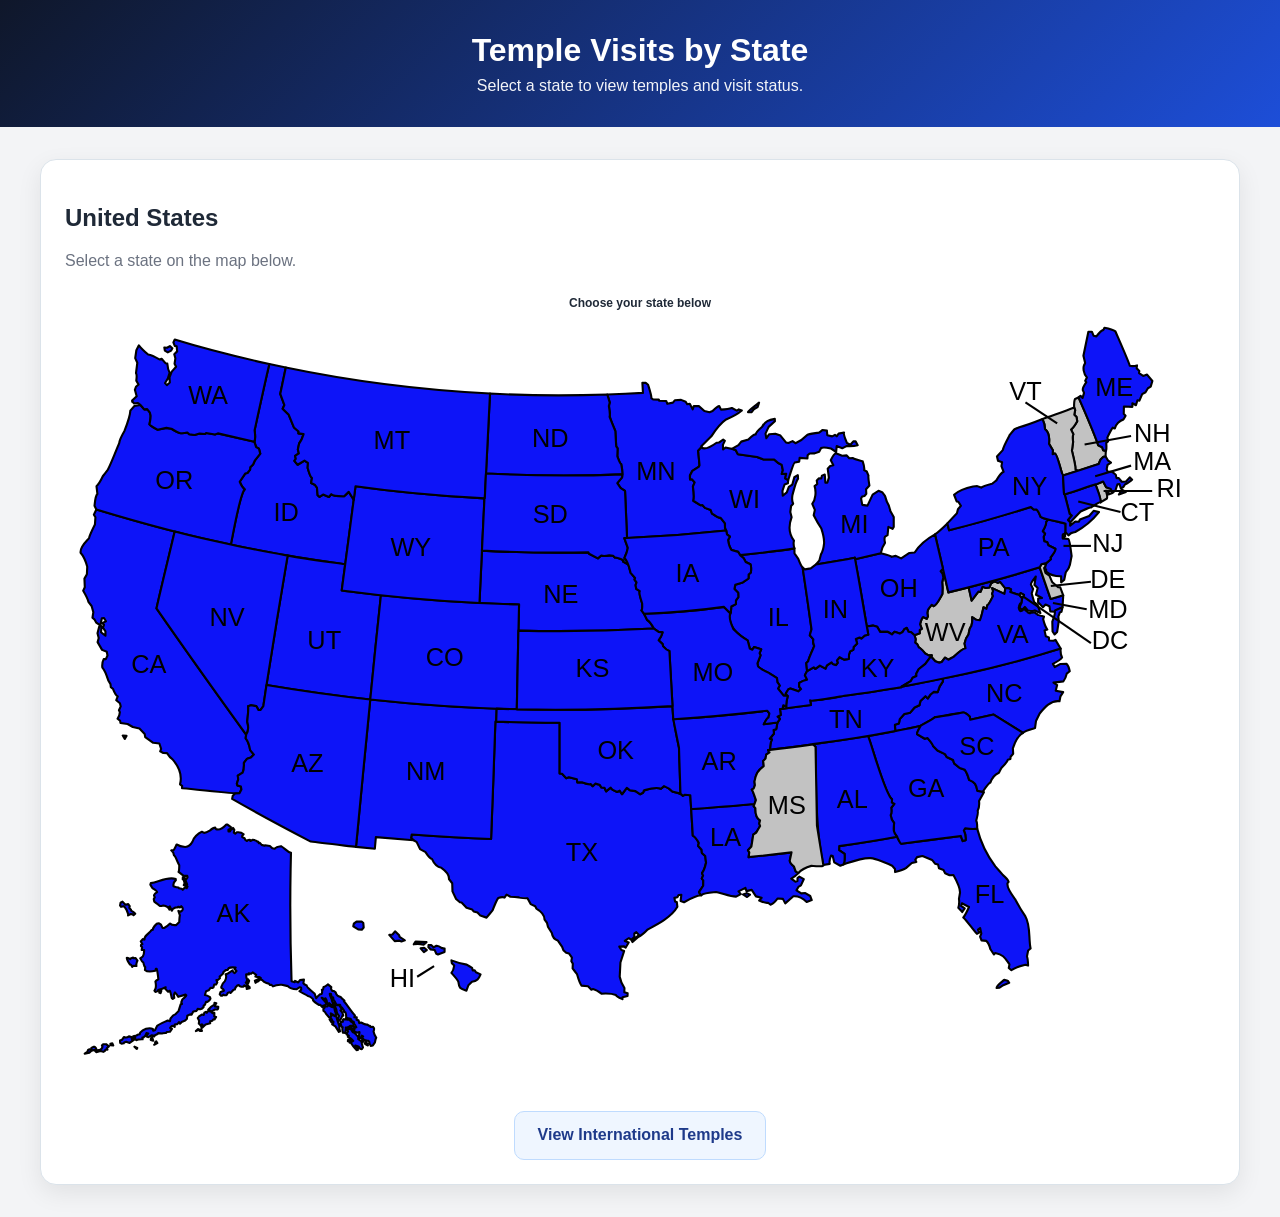
==== commit f0d22632: "International Section" ====
--- a/index.html
+++ b/index.html
@@ -367,6 +367,12 @@
                     <div class="cmm-usa-credit-link"></div>
                 </div>
             </div>
+
+            <div class="international-link-wrap">
+                <a class="international-link" href="International/index.html">
+                    View International Temples
+                </a>
+            </div>
         </section>
     </main>
 
--- a/styles.css
+++ b/styles.css
@@ -348,4 +348,27 @@
     .cmm-usa svg text {
         font-size: 7px;
     }
+}
+
+.international-link-wrap {
+    margin-top: 1.5rem;
+    text-align: center;
+}
+
+.international-link {
+    display: inline-block;
+    padding: 0.9rem 1.4rem;
+    border-radius: 10px;
+    background: #eff6ff;
+    border: 1px solid #bfdbfe;
+    color: #1e3a8a;
+    font-weight: bold;
+    text-decoration: none;
+    transition: transform 0.15s ease, background 0.15s ease;
+}
+
+.international-link:hover {
+    background: #dbeafe;
+    transform: translateY(-2px);
+    text-decoration: none;
 }
